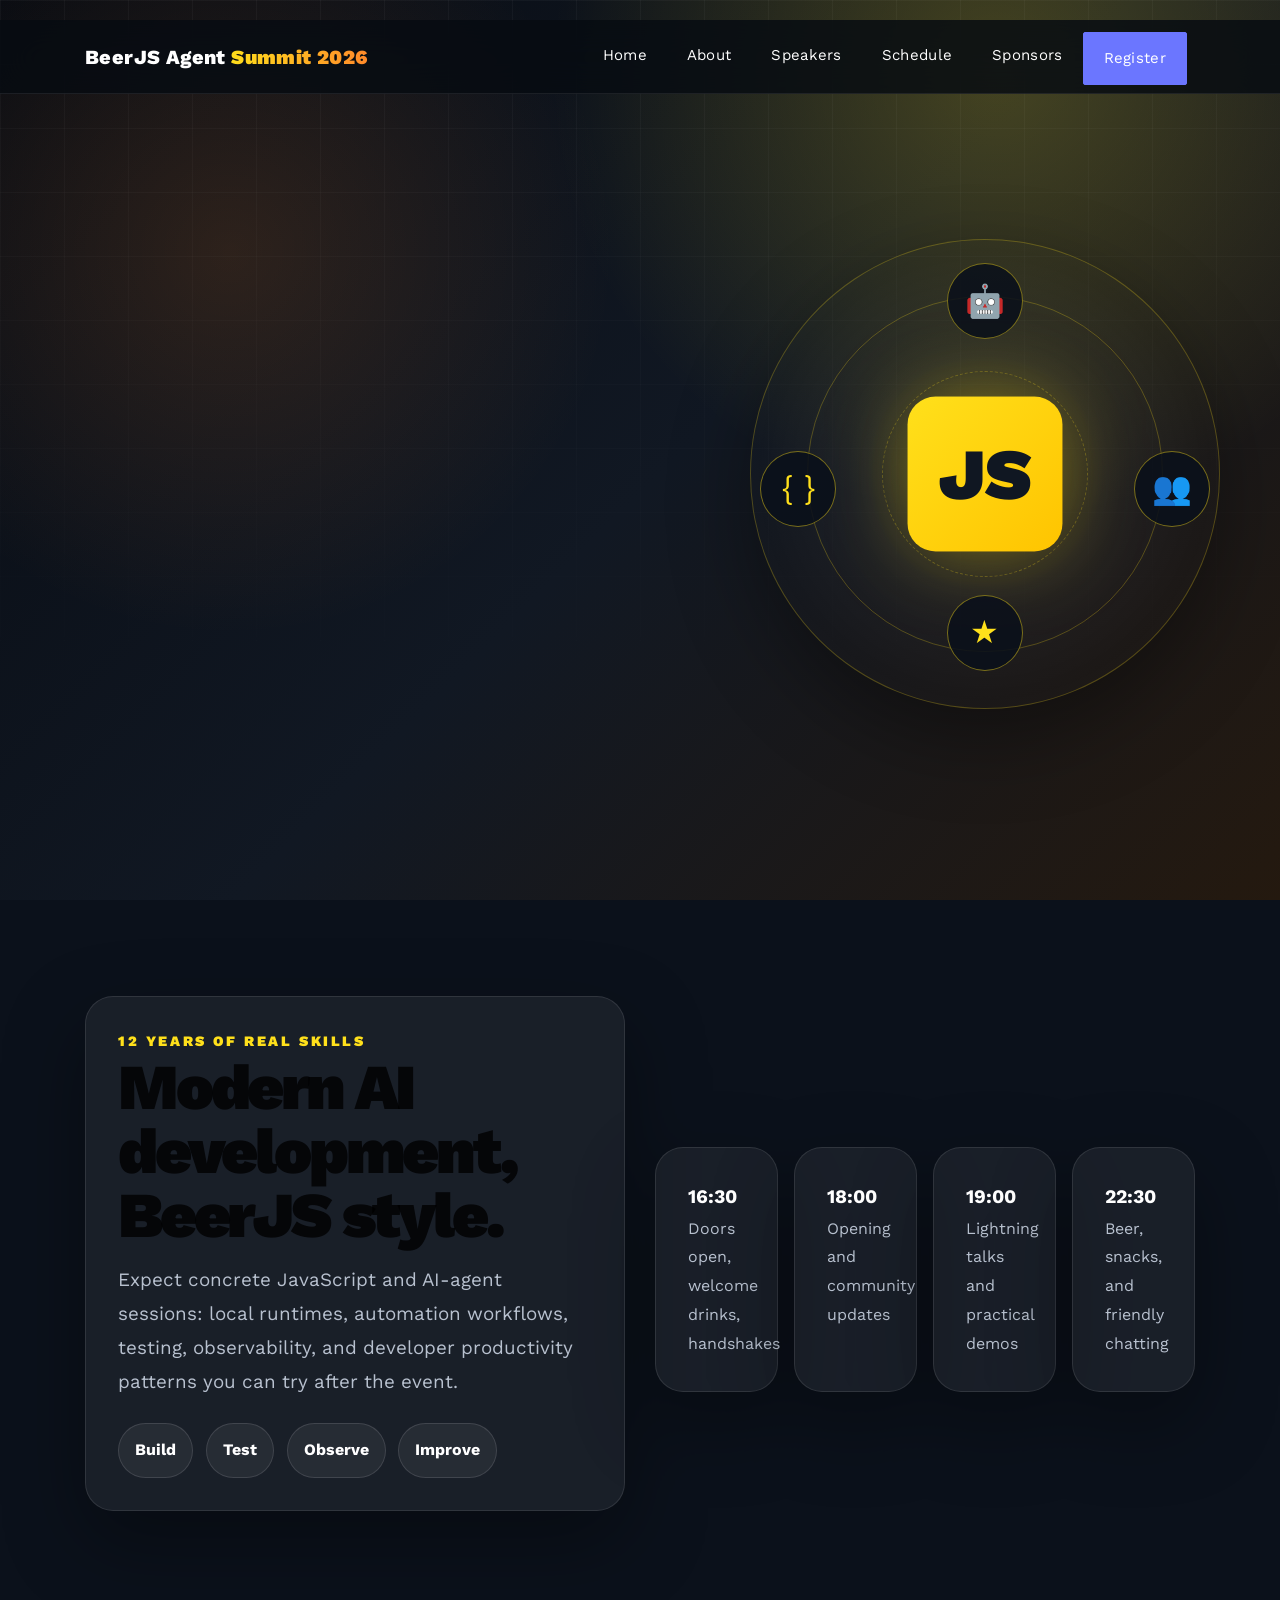
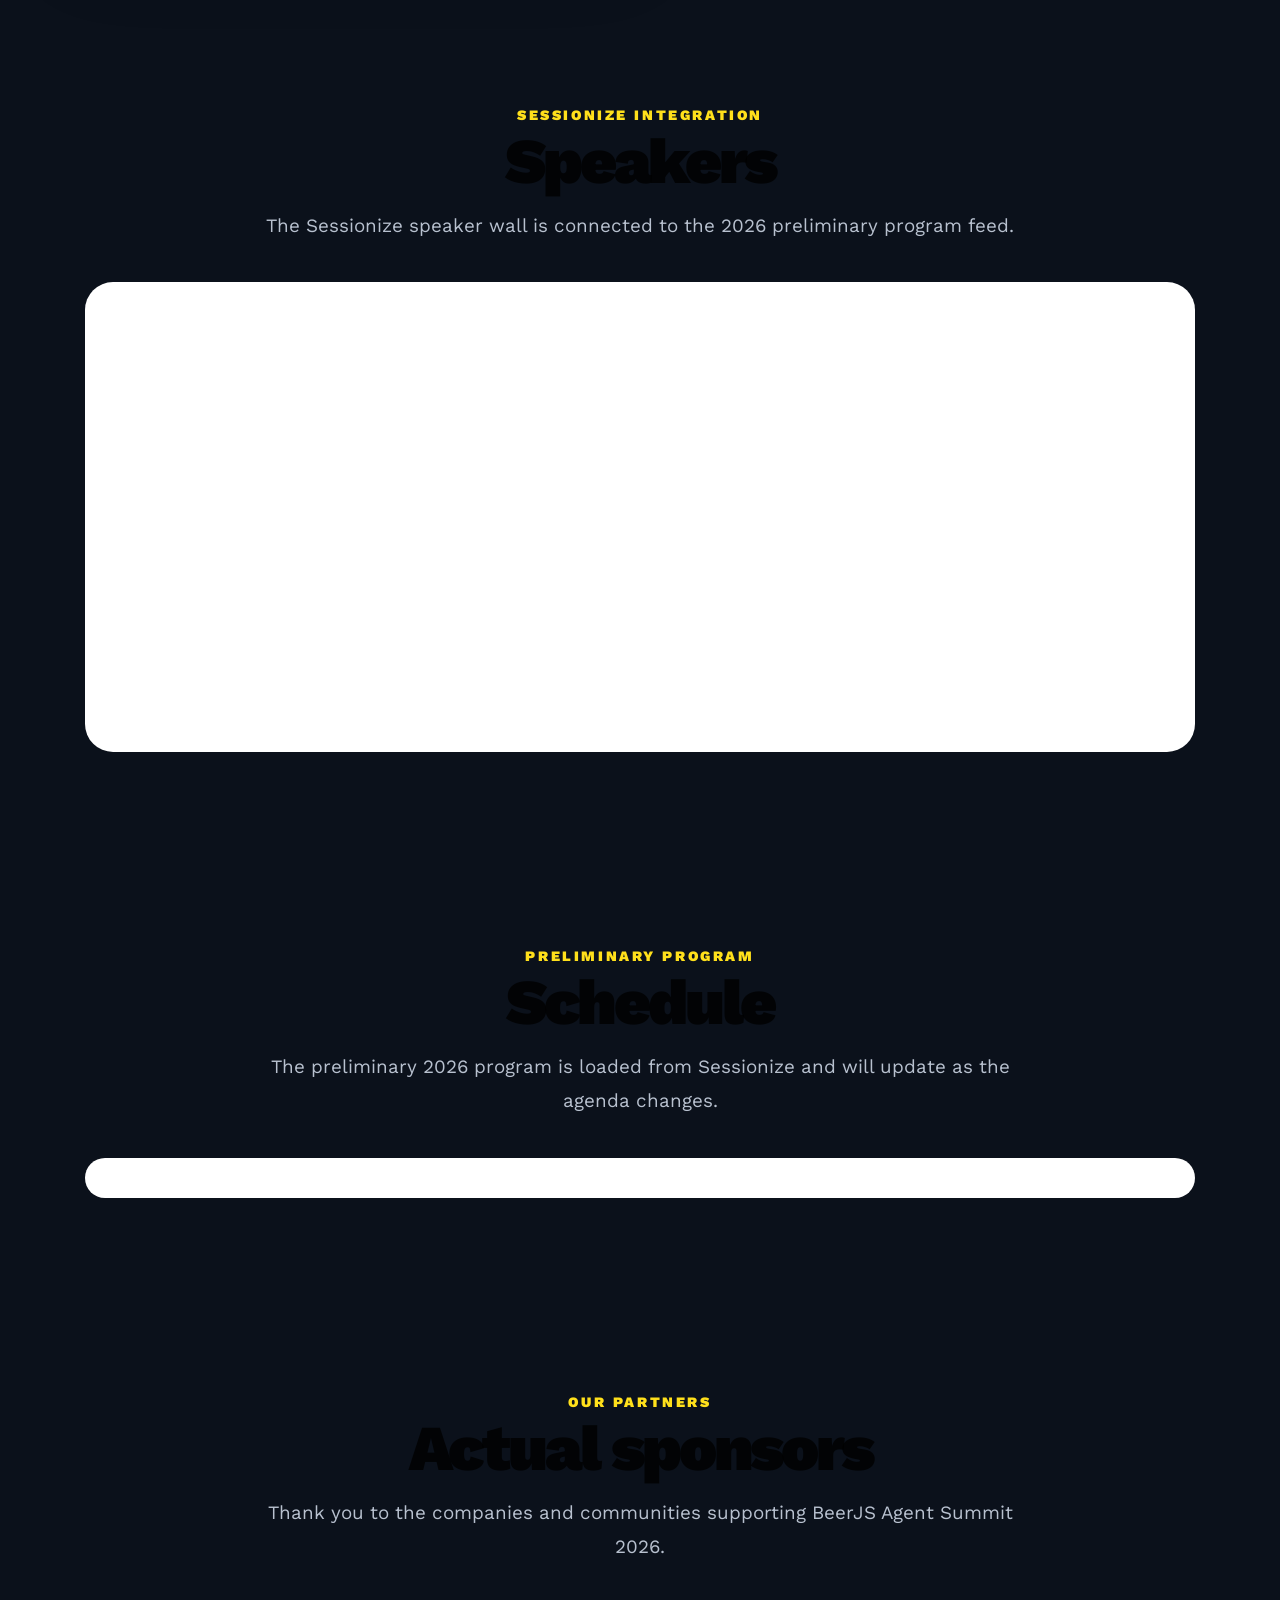
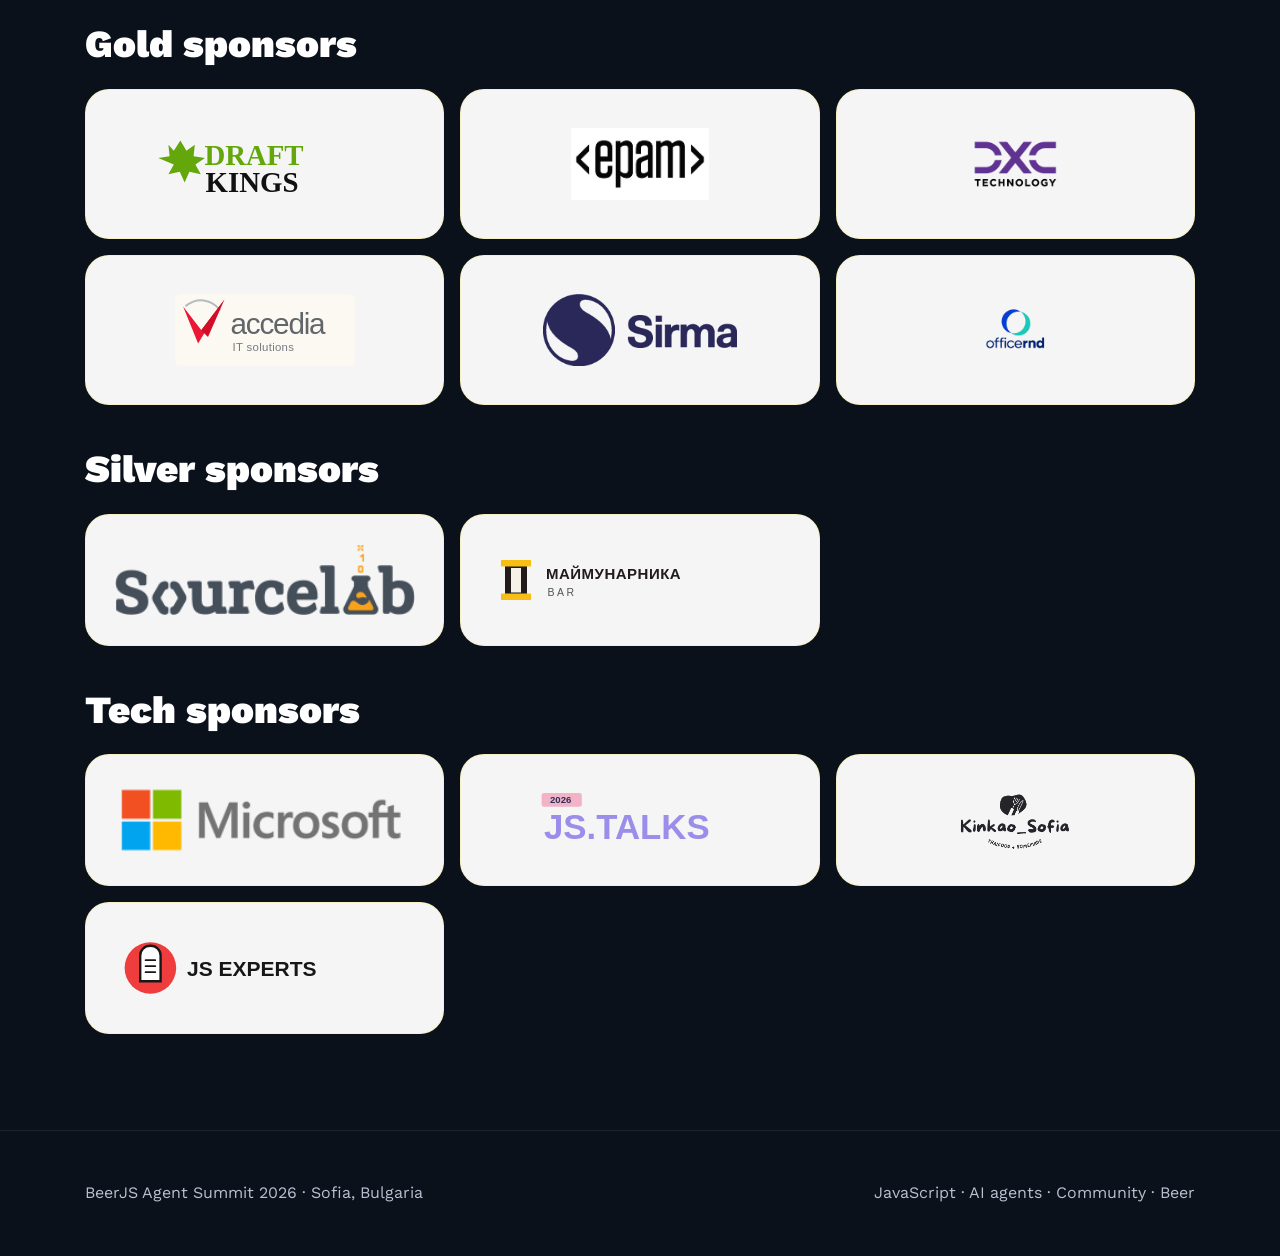
==== index.html @ 10b78b0b "Guarantee complete sponsor logo display" ====
<!DOCTYPE html>
<html lang="en">

<head>
	<title>BeerJS Agent Summit 2026</title>
	<meta charset="utf-8">
	<meta name="viewport" content="width=device-width, initial-scale=1, shrink-to-fit=no">
	<meta name="description" content="BeerJS Agent Summit 2026 — JavaScript, AI agents, local runtimes, demos, community, and beer in Sofia.">

	<link href="https://fonts.googleapis.com/css?family=Work+Sans:300,400,500,600,700,800,900" rel="stylesheet">
	<link rel="stylesheet" href="css/open-iconic-bootstrap.min.css">
	<link rel="stylesheet" href="css/animate.css">
	<link rel="stylesheet" href="css/owl.carousel.min.css">
	<link rel="stylesheet" href="css/owl.theme.default.min.css">
	<link rel="stylesheet" href="css/magnific-popup.css">
	<link rel="stylesheet" href="css/aos.css">
	<link rel="stylesheet" href="css/ionicons.min.css">
	<link rel="stylesheet" href="css/bootstrap-datepicker.css">
	<link rel="stylesheet" href="css/flaticon.css">
	<link rel="stylesheet" href="css/icomoon.css">
	<link rel="stylesheet" href="css/style.css">
	<link rel="stylesheet" href="css/agent-summit.css">
</head>

<body class="agent-summit">
	<nav class="navbar navbar-expand-lg navbar-dark ftco_navbar bg-dark ftco-navbar-light" id="ftco-navbar">
		<div class="container">
			<a class="navbar-brand" href="index.html">BeerJS Agent<span> Summit 2026</span></a>
			<button class="navbar-toggler" type="button" data-toggle="collapse" data-target="#ftco-nav" aria-controls="ftco-nav" aria-expanded="false" aria-label="Toggle navigation">
				<span class="oi oi-menu"></span> Menu
			</button>
			<div class="collapse navbar-collapse" id="ftco-nav">
				<ul class="navbar-nav ml-auto">
					<li class="nav-item active"><a href="#home" class="nav-link">Home</a></li>
					<li class="nav-item"><a href="#about" class="nav-link">About</a></li>
					<li class="nav-item"><a href="#speakers" class="nav-link">Speakers</a></li>
					<li class="nav-item"><a href="#schedule" class="nav-link">Schedule</a></li>
					<li class="nav-item"><a href="#sponsors" class="nav-link">Sponsors</a></li>
					<li class="nav-item cta mr-md-2"><a href="https://beer-js-summit-2026.eventbrite.com" target="_blank" rel="noopener" class="nav-link">Register</a></li>
				</ul>
			</div>
		</div>
	</nav>

	<header class="hero-agent js-fullheight" id="home">
		<div class="container">
			<div class="row align-items-center">
				<div class="col-lg-7 ftco-animate">
					<div class="eyebrow">Global Developer Community</div>
					<h1 class="hero-title"><span class="hero-title-main">BeerJS Agent</span><br><span class="gradient-text">Summit 2026</span></h1>
					<p class="hero-copy">JavaScript meets AI agents in a practical evening of local demos, real engineering stories, community conversations, and beer.</p>
					<div class="hero-meta">
						<div class="meta-pill">22 July 2026 · 4:30 PM</div>
						<div class="meta-pill">Maymunarnika, Borisova Gradina</div>
						<div class="meta-pill">Sofia, Bulgaria</div>
					</div>
					<div class="hero-actions">
						<a class="btn btn-agent" href="https://beer-js-summit-2026.eventbrite.com" target="_blank" rel="noopener">Register for the 2026 edition</a>
						<a class="btn btn-agent-outline" href="#schedule">View the preliminary program</a>
					</div>
					<div id="timer" class="timer d-flex flex-wrap mb-3">
						<div class="time" id="days"></div>
						<div class="time" id="hours"></div>
						<div class="time" id="minutes"></div>
						<div class="time" id="seconds"></div>
					</div>
				</div>
				<div class="col-lg-5">
					<div class="hero-visual" aria-label="JavaScript and AI agents illustration">
						<div class="orbit-card">
							<div class="js-badge">JS</div>
							<div class="orbit-icon">🤖</div>
							<div class="orbit-icon">👥</div>
							<div class="orbit-icon">★</div>
							<div class="orbit-icon">{ }</div>
						</div>
					</div>
				</div>
			</div>
		</div>
	</header>

	<main>
		<section class="section-agent" id="about">
			<div class="container">
				<div class="row align-items-center">
					<div class="col-lg-6 mb-4 mb-lg-0">
						<div class="agent-card">
							<div class="eyebrow">12 years of real skills</div>
							<h2 class="section-title">Modern AI development, BeerJS style.</h2>
							<p class="section-lead">Expect concrete JavaScript and AI-agent sessions: local runtimes, automation workflows, testing, observability, and developer productivity patterns you can try after the event.</p>
							<div class="feature-strip">
								<span class="feature-pill">Build</span>
								<span class="feature-pill">Test</span>
								<span class="feature-pill">Observe</span>
								<span class="feature-pill">Improve</span>
							</div>
						</div>
					</div>
					<div class="col-lg-6">
						<div class="info-grid">
							<div class="agent-card info-card"><strong>16:30</strong><span>Doors open, welcome drinks, handshakes</span></div>
							<div class="agent-card info-card"><strong>18:00</strong><span>Opening and community updates</span></div>
							<div class="agent-card info-card"><strong>19:00</strong><span>Lightning talks and practical demos</span></div>
							<div class="agent-card info-card"><strong>22:30</strong><span>Beer, snacks, and friendly chatting</span></div>
						</div>
					</div>
				</div>
			</div>
		</section>

		<section class="section-agent" id="speakers">
			<div class="container">
				<div class="row justify-content-center mb-4">
					<div class="col-lg-9 text-center">
						<div class="eyebrow">Sessionize integration</div>
						<h2 class="section-title">Speakers</h2>
						<p class="section-lead mx-auto">The Sessionize speaker wall is connected to the 2026 preliminary program feed.</p>
					</div>
				</div>
				<div class="sessionize-panel">
					<iframe src="speakers.html?v=2026" class="sessionize-frame" title="BeerJS speakers from Sessionize"></iframe>
				</div>
			</div>
		</section>

		<section class="section-agent" id="schedule">
			<div class="container">
				<div class="row justify-content-center mb-4">
					<div class="col-lg-9 text-center">
						<div class="eyebrow">Preliminary program</div>
						<h2 class="section-title">Schedule</h2>
						<p class="section-lead mx-auto">The preliminary 2026 program is loaded from Sessionize and will update as the agenda changes.</p>
					</div>
				</div>
				<div class="sessionize-panel">
					<script type="text/javascript" src="https://sessionize.com/api/v2/3sf8n0yt/view/GridSmart"></script>
				</div>
			</div>
		</section>

		<section class="section-agent" id="sponsors">
			<div class="container">
				<div class="row justify-content-center mb-4">
					<div class="col-lg-9 text-center">
						<div class="eyebrow">Our partners</div>
						<h2 class="section-title">Actual sponsors</h2>
						<p class="section-lead mx-auto">Thank you to the companies and communities supporting BeerJS Agent Summit 2026.</p>
					</div>
				</div>

				<div class="sponsor-tier">
					<h3 class="tier-title">Gold sponsors</h3>
					<div class="sponsor-grid">
						<a class="sponsor-card gold" href="https://www.draftkings.com/" target="_blank" rel="noopener"><img src="images/sponsors/draftkings.svg" alt="DraftKings"></a>
						<a class="sponsor-card gold" href="https://www.epam.com/" target="_blank" rel="noopener"><img src="images/sponsors/EPAM_Logo.jpg" alt="EPAM"></a>
						<a class="sponsor-card gold" href="https://dxc.com/" target="_blank" rel="noopener"><img src="images/sponsors/DXC_Logo.png" alt="DXC"></a>
						<a class="sponsor-card gold" href="https://accedia.com/" target="_blank" rel="noopener"><img src="images/sponsors/accedia.svg" alt="Accedia"></a>
						<a class="sponsor-card gold" href="https://sirma.com/" target="_blank" rel="noopener"><img src="images/sponsors/sirma.png" alt="Sirma"></a>
						<a class="sponsor-card gold" href="https://www.officernd.com/" target="_blank" rel="noopener"><img src="images/sponsors/Officernd_Logo.png" alt="OfficeRnD"></a>
					</div>
				</div>

				<div class="sponsor-tier">
					<h3 class="tier-title">Silver sponsors</h3>
					<div class="sponsor-grid">
						<a class="sponsor-card" href="https://sourcelab.bg/" target="_blank" rel="noopener"><img src="images/sponsors/sourcelab.png" alt="SourceLab"></a>
						<a class="sponsor-card" href="https://www.facebook.com/maimunarnika/" target="_blank" rel="noopener"><img src="images/sponsors/maymunarnika.svg" alt="Maymunarnika Bar"></a>
					</div>
				</div>

				<div class="sponsor-tier">
					<h3 class="tier-title">Tech sponsors</h3>
					<div class="sponsor-grid">
						<a class="sponsor-card" href="https://www.microsoft.com/" target="_blank" rel="noopener"><img src="images/sponsors/microsoft.png" alt="Microsoft"></a>
						<a class="sponsor-card" href="https://jstalks.net/" target="_blank" rel="noopener"><img src="images/sponsors/js-talks.svg" alt="JS.Talks"></a>
						<a class="sponsor-card" href="https://www.instagram.com/kinkao_sofia/" target="_blank" rel="noopener"><img src="images/sponsors/kinkao-logo-horizontal.png" alt="Kinkao Sofia"></a>
						<a class="sponsor-card" href="https://www.jsexperts.net/" target="_blank" rel="noopener"><img src="images/sponsors/js-experts.svg" alt="JS Experts"></a>
					</div>
				</div>
			</div>
		</section>
	</main>

	<footer class="footer-agent">
		<div class="container d-flex flex-wrap justify-content-between align-items-center">
			<p class="mb-2 mb-md-0">BeerJS Agent Summit 2026 · Sofia, Bulgaria</p>
			<p class="mb-0">JavaScript · AI agents · Community · Beer</p>
		</div>
	</footer>

	<div id="ftco-loader" class="show fullscreen"><svg class="circular" width="48px" height="48px"><circle class="path-bg" cx="24" cy="24" r="22" fill="none" stroke-width="4" stroke="#eeeeee" /><circle class="path" cx="24" cy="24" r="22" fill="none" stroke-width="4" stroke-miterlimit="10" stroke="#F96D00" /></svg></div>

	<script type="module">
		import { initFullHeight, initLoader, initNavigation, initDropdowns, initCarousels, initScrollAnimations, initTimer } from './js/main.js';
		initFullHeight();
		initLoader();
		initNavigation();
		initDropdowns();
		initCarousels();
		initTimer();
		initScrollAnimations();
	</script>
</body>

</html>
---- css/agent-summit.css ----
:root {
  --agent-bg: #0b111b;
  --agent-bg-2: #121722;
  --agent-card: rgba(255, 255, 255, 0.06);
  --agent-border: rgba(255, 213, 32, 0.2);
  --agent-text: #f8fafc;
  --agent-muted: #b8c1cf;
  --agent-yellow: #ffe01b;
  --agent-orange: #ff8a2a;
  --agent-shadow: 0 30px 80px rgba(0, 0, 0, 0.35);
}

html { scroll-behavior: smooth; }
body.agent-summit {
  font-family: 'Work Sans', Arial, sans-serif;
  background: var(--agent-bg);
  color: var(--agent-text);
}
body.agent-summit::before {
  content: '';
  position: fixed;
  inset: 0;
  z-index: -2;
  background:
    radial-gradient(circle at 78% 8%, rgba(255, 224, 27, 0.22), transparent 28rem),
    radial-gradient(circle at 18% 28%, rgba(255, 138, 42, 0.14), transparent 24rem),
    linear-gradient(135deg, #070b12 0%, #111823 52%, #24190f 100%);
}
.agent-summit .navbar { backdrop-filter: blur(18px); background: rgba(7, 11, 18, 0.82) !important; border-bottom: 1px solid rgba(255,255,255,0.08); }
.agent-summit .navbar-brand, .agent-summit .nav-link { color: #fff !important; font-weight: 800; letter-spacing: .02em; }
.agent-summit .navbar-brand span, .accent, .gradient-text { background: linear-gradient(90deg, var(--agent-yellow), var(--agent-orange)); -webkit-background-clip: text; background-clip: text; color: transparent; }
.agent-summit .nav-link:hover { color: var(--agent-yellow) !important; }
.agent-summit .nav-item.cta .nav-link { border: 1px solid rgba(255, 224, 27, .6); border-radius: 999px; padding: .75rem 1.25rem !important; background: linear-gradient(90deg, rgba(255,224,27,.18), rgba(255,138,42,.15)); }

.hero-agent { min-height: 100vh; display: flex; align-items: center; padding: 8rem 0 5rem; position: relative; overflow: hidden; }
.hero-agent::after { content: ''; position: absolute; inset: 0; z-index: -1; background-image: linear-gradient(rgba(255,255,255,.035) 1px, transparent 1px), linear-gradient(90deg, rgba(255,255,255,.035) 1px, transparent 1px); background-size: 64px 64px; mask-image: linear-gradient(to bottom, #000, transparent 85%); }
.eyebrow { color: var(--agent-yellow); font-weight: 900; letter-spacing: .18em; text-transform: uppercase; font-size: .9rem; }
.hero-title { color: var(--agent-text) !important; font-size: clamp(3.2rem, 9vw, 7.6rem); line-height: .94; letter-spacing: -.06em; font-weight: 900; margin: 1rem 0; text-shadow: 0 18px 48px rgba(0, 0, 0, .35); }
.hero-title-main { color: #fff !important; -webkit-text-fill-color: #fff; text-shadow: 0 18px 48px rgba(0, 0, 0, .42); }
.hero-copy { max-width: 680px; color: var(--agent-muted); font-size: clamp(1.1rem, 2vw, 1.45rem); line-height: 1.55; }
.hero-actions { display: flex; flex-wrap: wrap; gap: 1rem; margin: 2rem 0; }
.btn-agent { color: #09111b; background: linear-gradient(90deg, var(--agent-yellow), var(--agent-orange)); border-radius: 16px; padding: 1rem 1.35rem; font-weight: 900; box-shadow: 0 14px 35px rgba(255, 174, 20, .2); }
.btn-agent:hover { color: #09111b; transform: translateY(-2px); }
.btn-agent-outline { color: #fff; border: 1px solid rgba(255, 224, 27, .45); border-radius: 16px; padding: 1rem 1.35rem; font-weight: 800; background: rgba(255,255,255,.04); }
.btn-agent-outline:hover { color: var(--agent-yellow); }
.hero-meta, .feature-strip { display: flex; flex-wrap: wrap; gap: .8rem; margin-top: 1.5rem; }
.meta-pill, .feature-pill { border: 1px solid rgba(255,255,255,.12); background: rgba(255,255,255,.06); color: #fff; border-radius: 999px; padding: .75rem 1rem; font-weight: 700; }
.hero-visual { position: relative; min-height: 520px; display: grid; place-items: center; }
.orbit-card { width: min(470px, 92vw); aspect-ratio: 1; border-radius: 50%; border: 1px solid rgba(255,224,27,.25); background: radial-gradient(circle, rgba(255,224,27,.15), rgba(255,255,255,.04) 36%, transparent 70%); box-shadow: var(--agent-shadow); position: relative; animation: pulse 5s ease-in-out infinite; }
.orbit-card::before, .orbit-card::after { content:''; position:absolute; inset: 12%; border: 1px solid rgba(255,224,27,.25); border-radius:50%; }
.orbit-card::after { inset: 28%; border-style: dashed; }
.js-badge { position: absolute; inset: 50% auto auto 50%; transform: translate(-50%, -50%); width: 155px; height: 155px; border-radius: 28px; display:grid; place-items:center; font-size: 4.5rem; font-weight: 900; color:#101722; background: linear-gradient(135deg, var(--agent-yellow), #ffc400); box-shadow: 0 0 80px rgba(255,224,27,.35); }
.orbit-icon { position:absolute; width:76px; height:76px; border-radius:50%; display:grid; place-items:center; color:var(--agent-yellow); border:1px solid rgba(255,224,27,.45); background:rgba(11,17,27,.88); font-size:2rem; }
.orbit-icon:nth-child(2){ top: 5%; left: 50%; transform: translateX(-50%); } .orbit-icon:nth-child(3){ right: 2%; top: 45%; } .orbit-icon:nth-child(4){ bottom: 8%; left: 50%; transform: translateX(-50%); } .orbit-icon:nth-child(5){ left: 2%; top: 45%; }
@keyframes pulse { 50% { transform: scale(1.025); } }

.section-agent { padding: 6rem 0; position: relative; }
.section-title { font-size: clamp(2.3rem, 5vw, 4.4rem); line-height: 1; font-weight: 900; letter-spacing: -.05em; margin-bottom: 1rem; }
.section-lead { color: var(--agent-muted); font-size: 1.18rem; max-width: 780px; }
.agent-card { background: var(--agent-card); border: 1px solid rgba(255,255,255,.1); border-radius: 28px; padding: 2rem; box-shadow: var(--agent-shadow); height: 100%; }
.info-grid { display:grid; grid-template-columns: repeat(4, minmax(0, 1fr)); gap: 1rem; margin-top: 2rem; }
.info-card strong { color: #fff; display:block; font-size: 1.2rem; } .info-card span { color: var(--agent-muted); }
.timer .time { min-width: 112px; padding: 1rem; border-radius: 22px; border: 1px solid var(--agent-border); background: rgba(255,224,27,.08); color: #fff !important; font-size: 2rem; font-weight: 900; text-align: center; }
.timer .time span { display:block; color: rgba(248,250,252,.82) !important; font-size:.78rem; letter-spacing:.1em; text-transform:uppercase; margin-top:.25rem; }
.sessionize-frame { width: 100%; border: 0; min-height: 420px; border-radius: 24px; background: #fff; }
.sessionize-panel { background: #fff; color: #111; border-radius: 28px; padding: 1.25rem; overflow:hidden; }
.sponsor-tier { margin-top: 2.2rem; }
.tier-title { color:#fff; font-weight:900; font-size: clamp(1.6rem, 3vw, 2.6rem); margin-bottom:1rem; }
.sponsor-grid { display:grid; grid-template-columns: repeat(3, minmax(0, 1fr)); gap: 1rem; }
.sponsor-card { min-height: 132px; border-radius: 24px; background: rgba(255,255,255,.96); display:flex; align-items:center; justify-content:center; padding: 1.5rem; border:1px solid rgba(255,224,27,.22); transition: transform .2s ease, box-shadow .2s ease; color: #111; text-align:center; font-weight:900; font-size:1.35rem; }
.sponsor-card:hover { transform: translateY(-4px); box-shadow: 0 18px 50px rgba(255, 224, 27, .12); }
.sponsor-card img { display: block; flex: 0 1 auto; width: min(100%, 300px); min-width: 0; height: 72px; max-height: 72px; object-fit: contain; object-position: center; }
.sponsor-card.gold { min-height: 150px; } .sponsor-card.text-logo { letter-spacing: -.03em; }
.footer-agent { padding: 3rem 0; color: var(--agent-muted); border-top: 1px solid rgba(255,255,255,.08); }
@media (max-width: 991.98px) { .hero-visual { min-height: 360px; margin-top:2rem; } .info-grid, .sponsor-grid { grid-template-columns: repeat(2, minmax(0,1fr)); } }
@media (max-width: 575.98px) { .hero-agent { padding-top: 7rem; } .info-grid, .sponsor-grid { grid-template-columns: 1fr; } .timer { gap:.6rem; } .timer .time { min-width: calc(50% - .6rem); } .orbit-icon { width:58px; height:58px; } .js-badge { width:120px; height:120px; font-size:3.3rem; } }
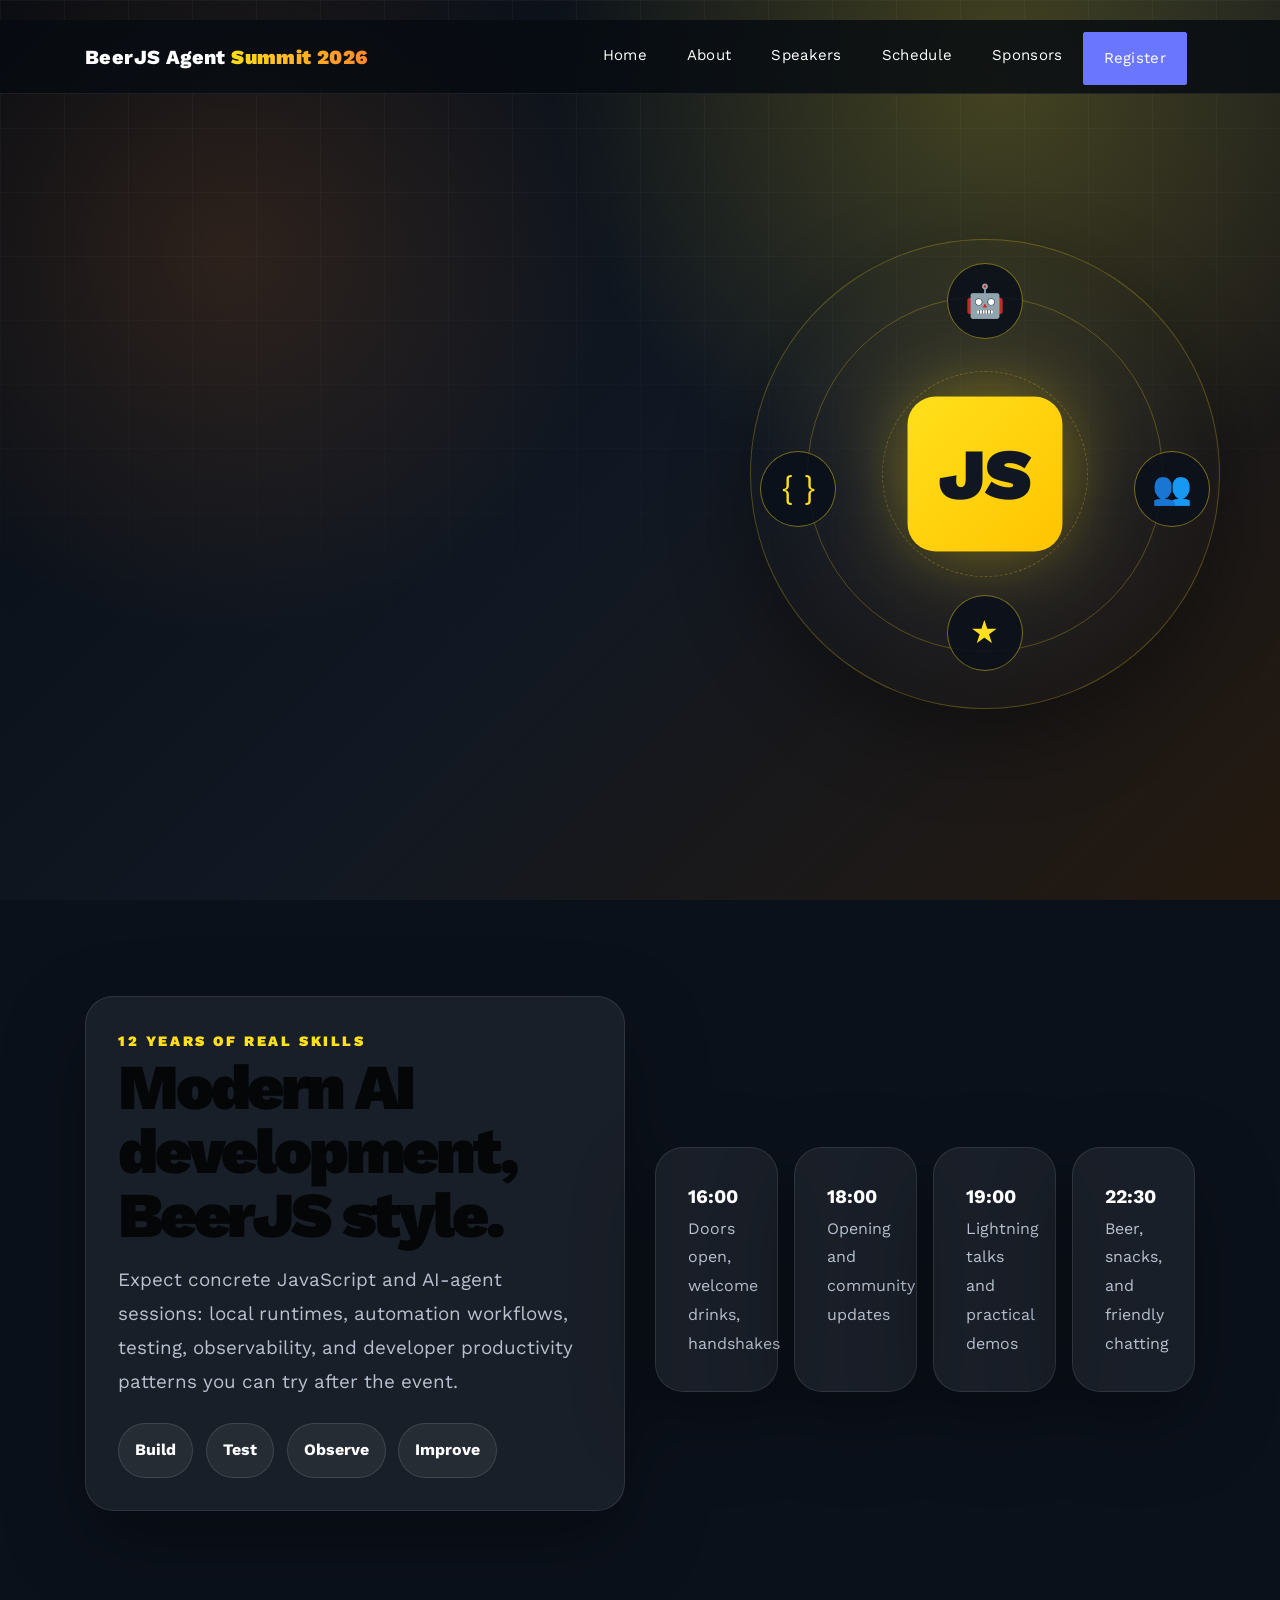
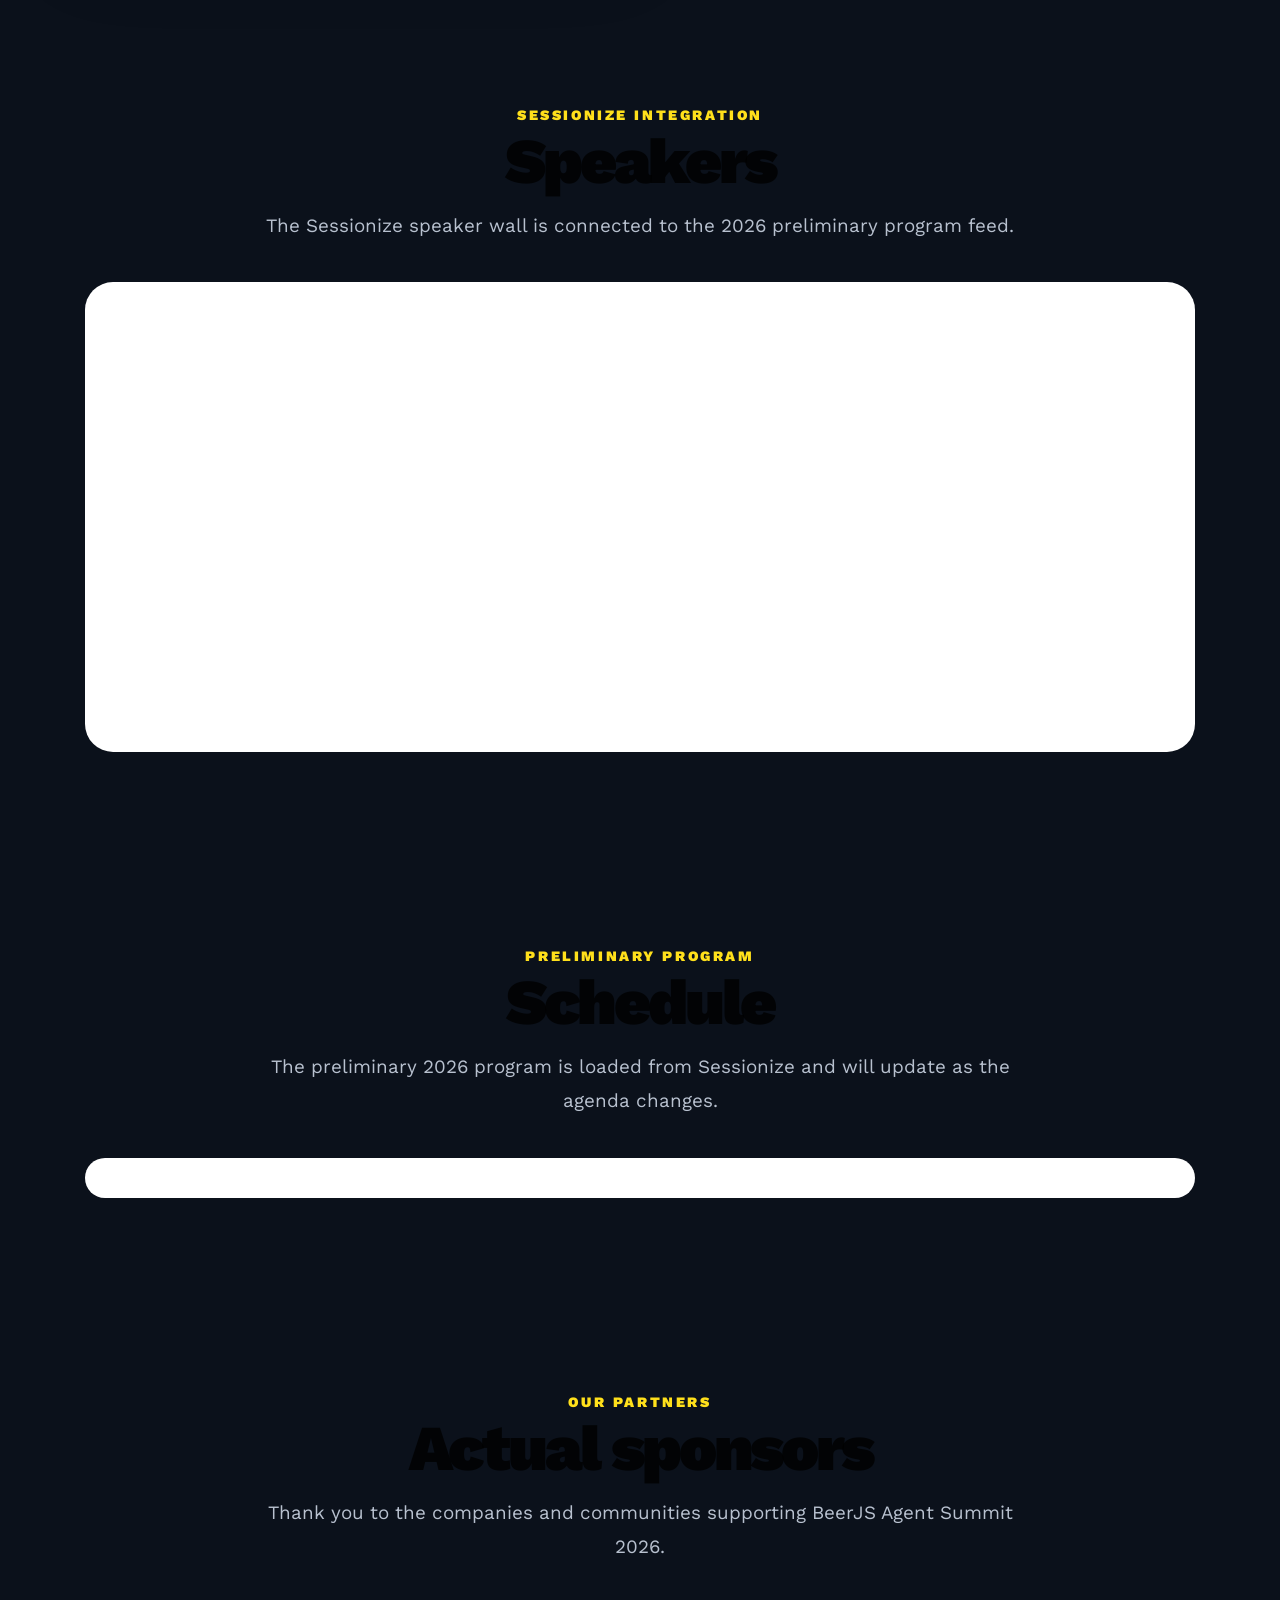
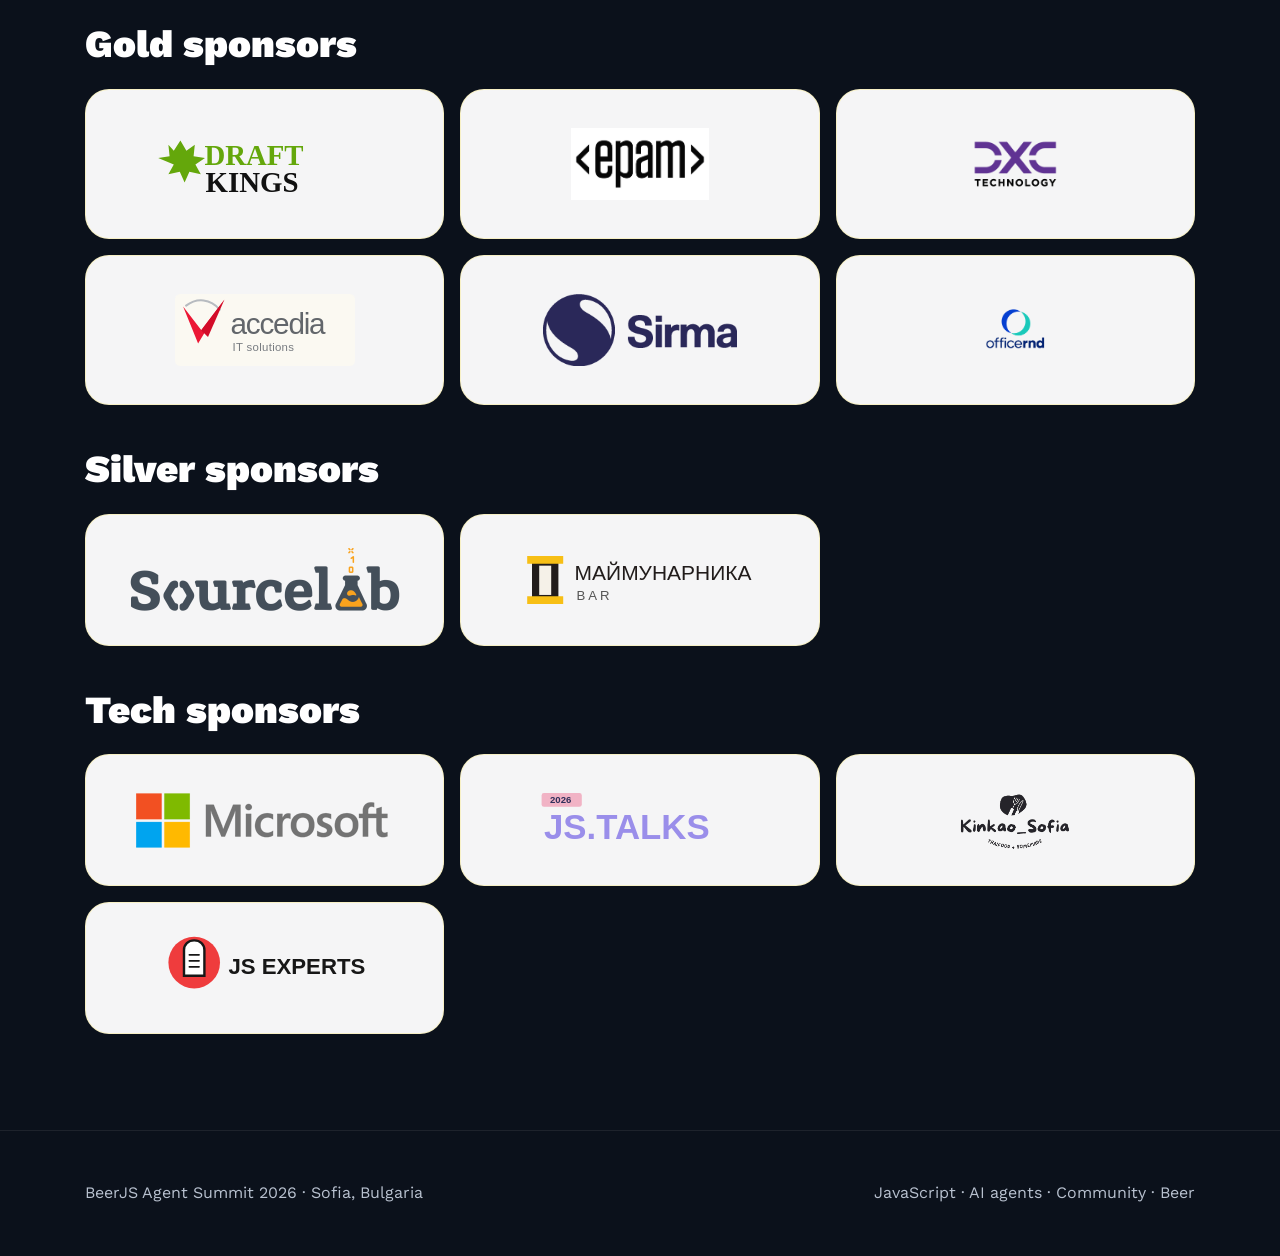
==== commit 645dfa4f: "Merge branch 'beerjs-2026-dev' into codex/update-website-for-beerjs-agent-summit-2026-vovnzr" ====
--- a/index.html
+++ b/index.html
@@ -50,7 +50,7 @@
 					<h1 class="hero-title"><span class="hero-title-main">BeerJS Agent</span><br><span class="gradient-text">Summit 2026</span></h1>
 					<p class="hero-copy">JavaScript meets AI agents in a practical evening of local demos, real engineering stories, community conversations, and beer.</p>
 					<div class="hero-meta">
-						<div class="meta-pill">22 July 2026 · 4:30 PM</div>
+						<div class="meta-pill">22 July 2026 · 4:00 PM</div>
 						<div class="meta-pill">Maymunarnika, Borisova Gradina</div>
 						<div class="meta-pill">Sofia, Bulgaria</div>
 					</div>
@@ -99,7 +99,7 @@
 					</div>
 					<div class="col-lg-6">
 						<div class="info-grid">
-							<div class="agent-card info-card"><strong>16:30</strong><span>Doors open, welcome drinks, handshakes</span></div>
+							<div class="agent-card info-card"><strong>16:00</strong><span>Doors open, welcome drinks, handshakes</span></div>
 							<div class="agent-card info-card"><strong>18:00</strong><span>Opening and community updates</span></div>
 							<div class="agent-card info-card"><strong>19:00</strong><span>Lightning talks and practical demos</span></div>
 							<div class="agent-card info-card"><strong>22:30</strong><span>Beer, snacks, and friendly chatting</span></div>
--- a/css/agent-summit.css
+++ b/css/agent-summit.css
@@ -69,7 +69,7 @@
 .sponsor-grid { display:grid; grid-template-columns: repeat(3, minmax(0, 1fr)); gap: 1rem; }
 .sponsor-card { min-height: 132px; border-radius: 24px; background: rgba(255,255,255,.96); display:flex; align-items:center; justify-content:center; padding: 1.5rem; border:1px solid rgba(255,224,27,.22); transition: transform .2s ease, box-shadow .2s ease; color: #111; text-align:center; font-weight:900; font-size:1.35rem; }
 .sponsor-card:hover { transform: translateY(-4px); box-shadow: 0 18px 50px rgba(255, 224, 27, .12); }
-.sponsor-card img { display: block; flex: 0 1 auto; width: min(100%, 300px); min-width: 0; height: 72px; max-height: 72px; object-fit: contain; object-position: center; }
+.sponsor-card img { max-height: 72px; max-width: 100%; object-fit: contain; }
 .sponsor-card.gold { min-height: 150px; } .sponsor-card.text-logo { letter-spacing: -.03em; }
 .footer-agent { padding: 3rem 0; color: var(--agent-muted); border-top: 1px solid rgba(255,255,255,.08); }
 @media (max-width: 991.98px) { .hero-visual { min-height: 360px; margin-top:2rem; } .info-grid, .sponsor-grid { grid-template-columns: repeat(2, minmax(0,1fr)); } }
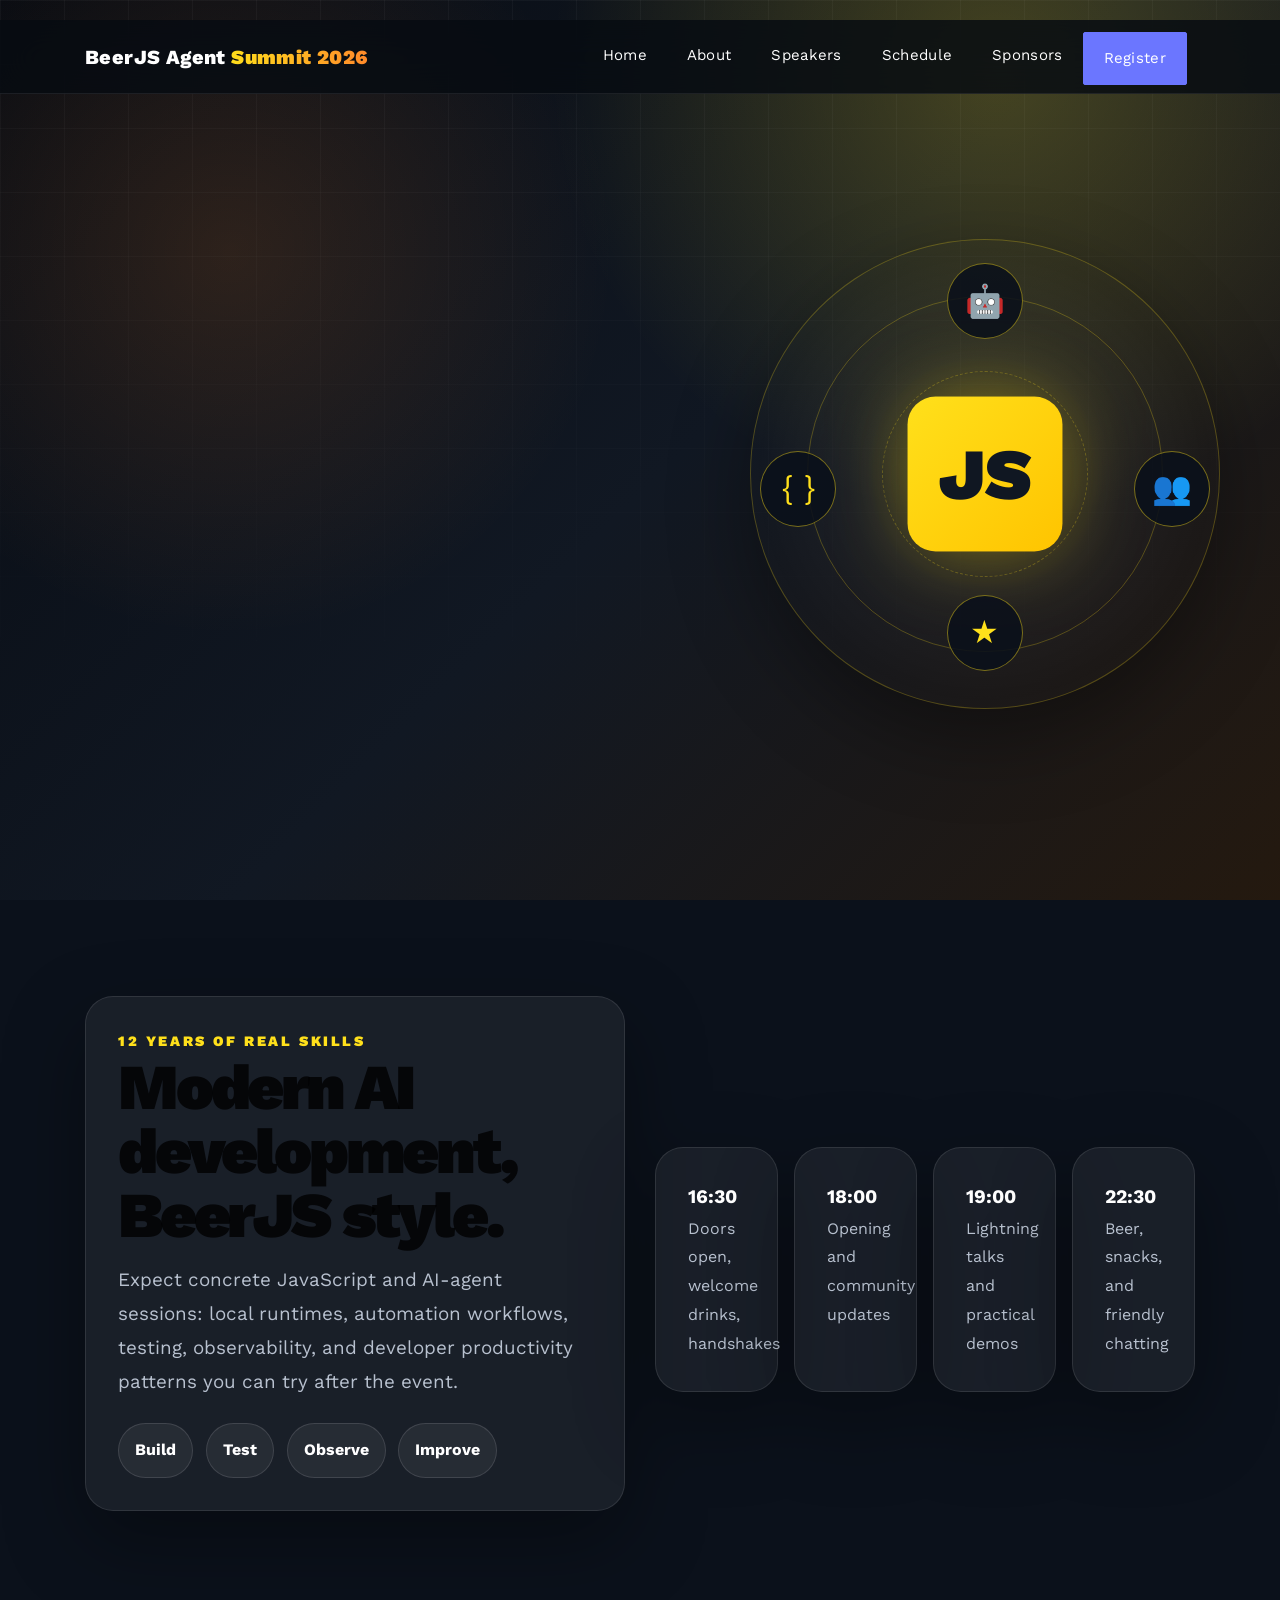
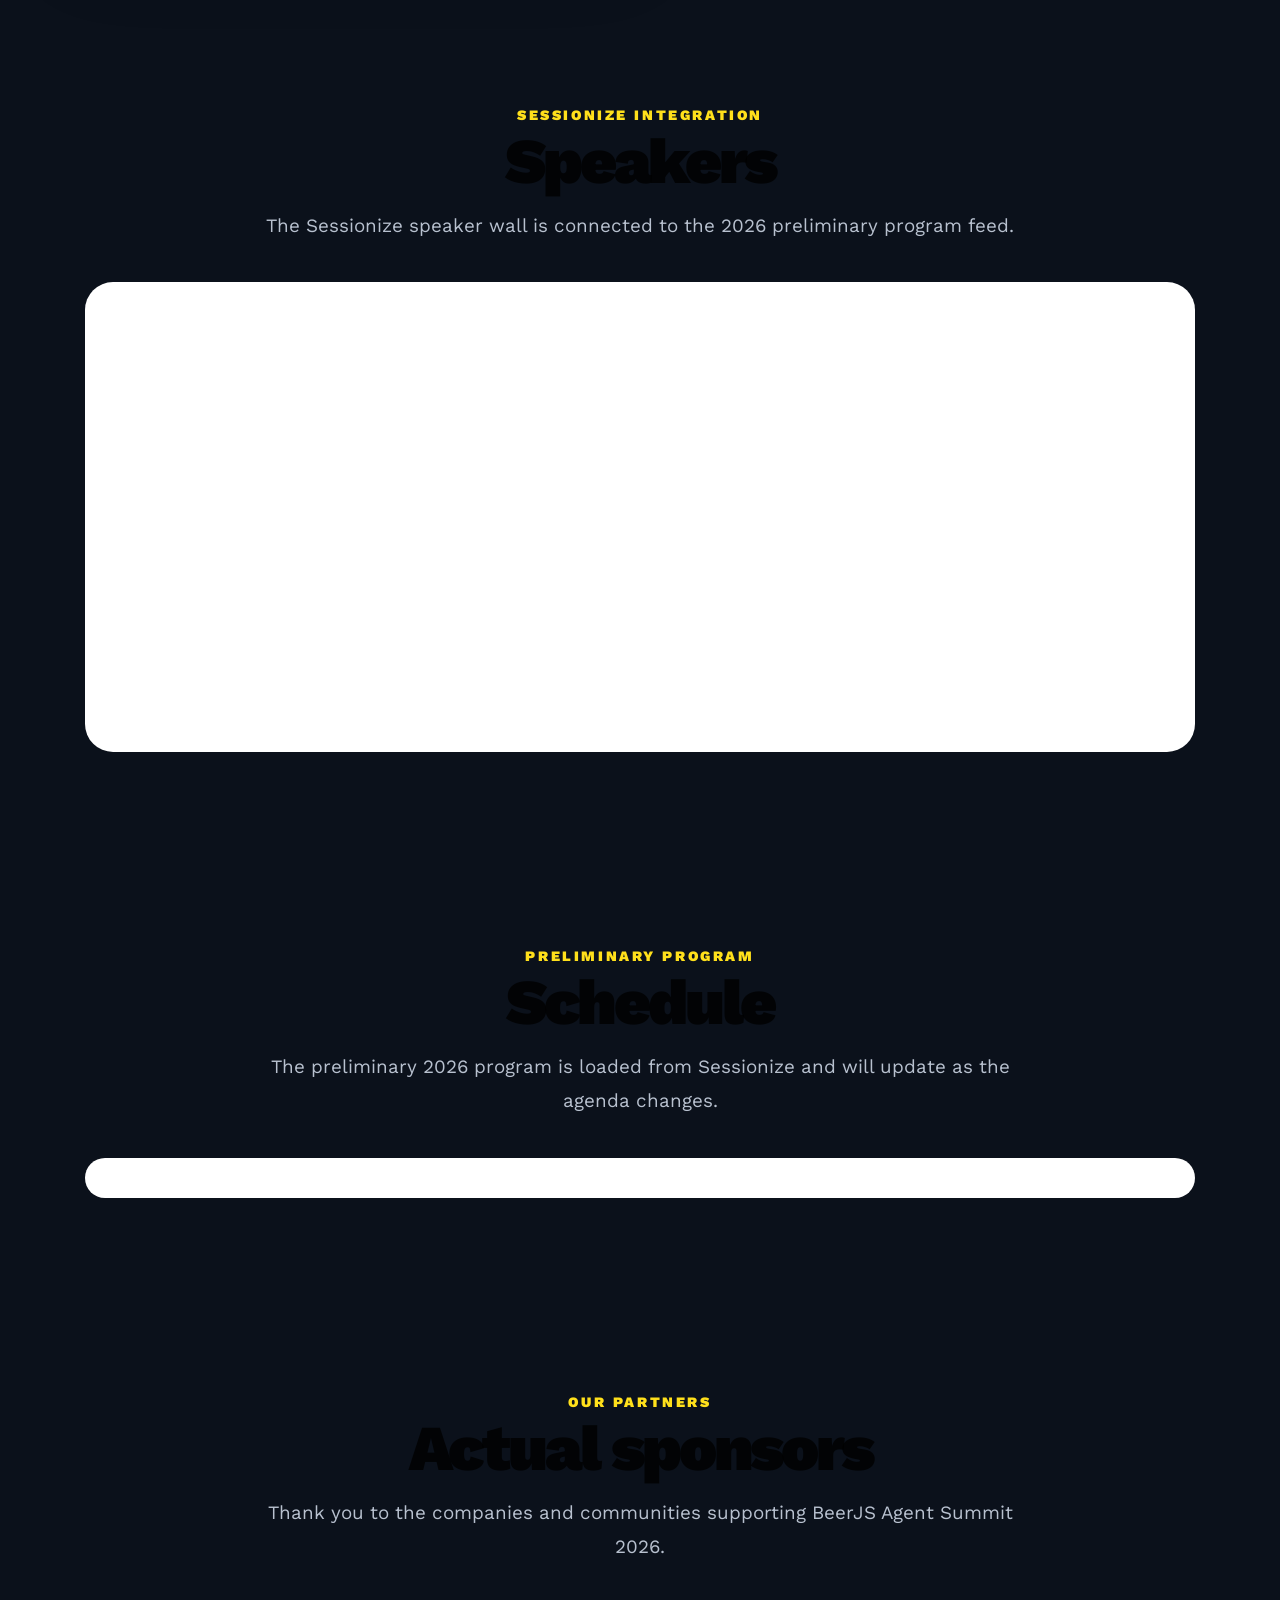
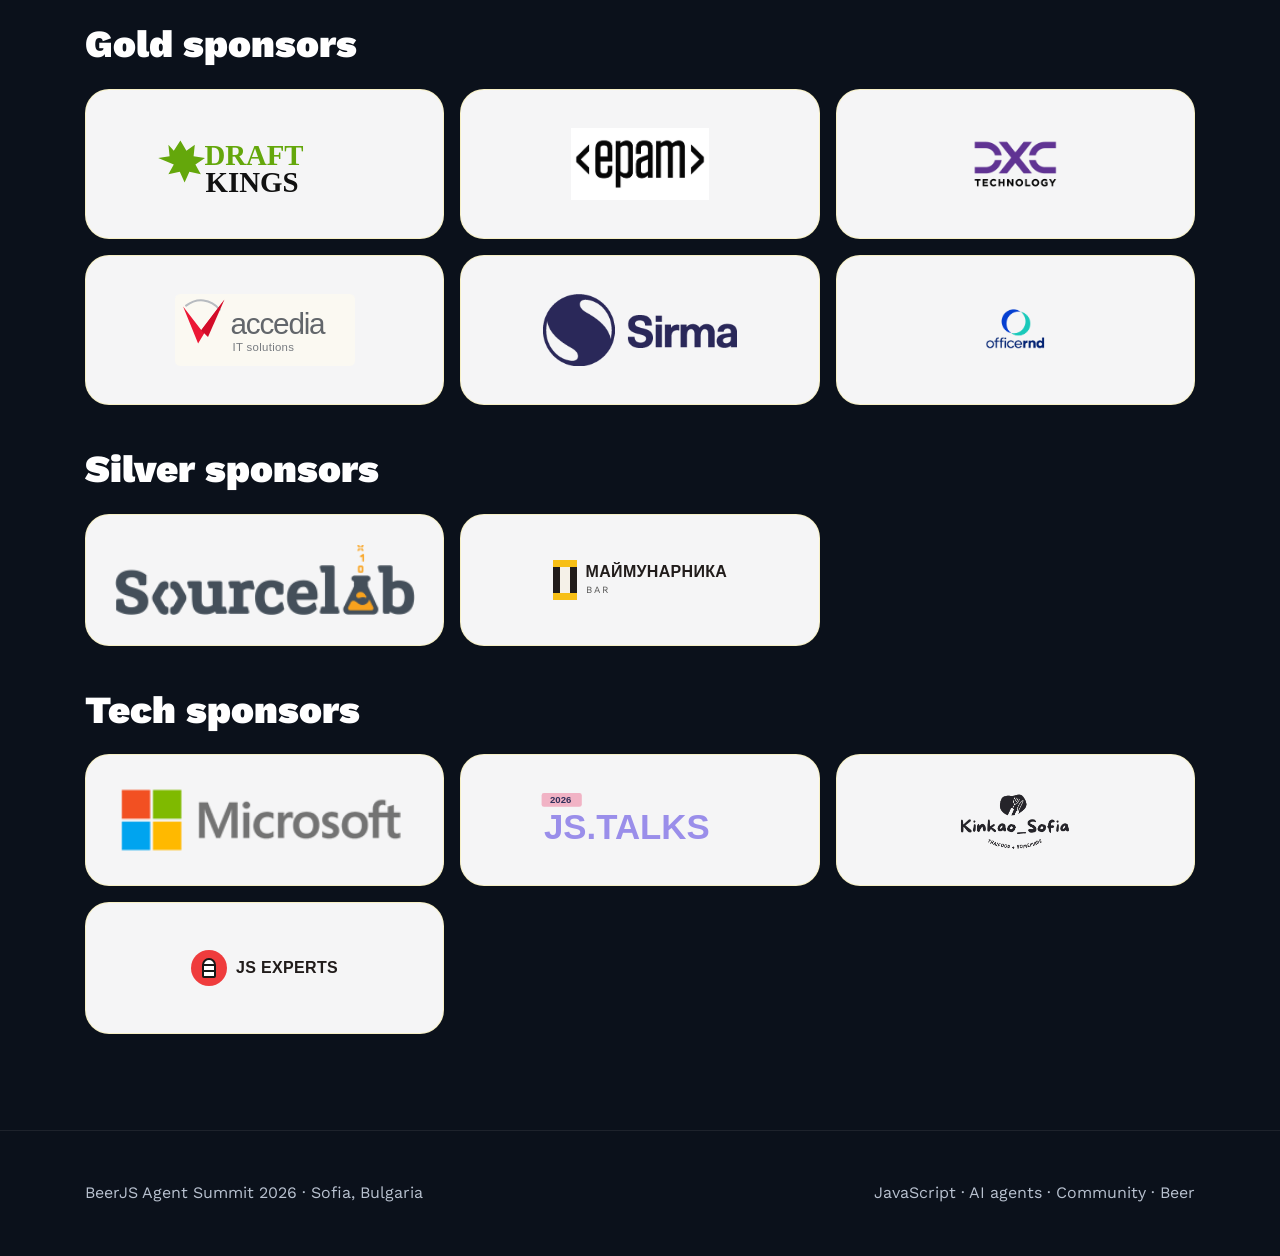
==== commit 6048176b: "Render complete sponsor wordmarks" ====
--- a/index.html
+++ b/index.html
@@ -50,7 +50,7 @@
 					<h1 class="hero-title"><span class="hero-title-main">BeerJS Agent</span><br><span class="gradient-text">Summit 2026</span></h1>
 					<p class="hero-copy">JavaScript meets AI agents in a practical evening of local demos, real engineering stories, community conversations, and beer.</p>
 					<div class="hero-meta">
-						<div class="meta-pill">22 July 2026 · 4:00 PM</div>
+						<div class="meta-pill">22 July 2026 · 4:30 PM</div>
 						<div class="meta-pill">Maymunarnika, Borisova Gradina</div>
 						<div class="meta-pill">Sofia, Bulgaria</div>
 					</div>
@@ -99,7 +99,7 @@
 					</div>
 					<div class="col-lg-6">
 						<div class="info-grid">
-							<div class="agent-card info-card"><strong>16:00</strong><span>Doors open, welcome drinks, handshakes</span></div>
+							<div class="agent-card info-card"><strong>16:30</strong><span>Doors open, welcome drinks, handshakes</span></div>
 							<div class="agent-card info-card"><strong>18:00</strong><span>Opening and community updates</span></div>
 							<div class="agent-card info-card"><strong>19:00</strong><span>Lightning talks and practical demos</span></div>
 							<div class="agent-card info-card"><strong>22:30</strong><span>Beer, snacks, and friendly chatting</span></div>
@@ -165,7 +165,10 @@
 					<h3 class="tier-title">Silver sponsors</h3>
 					<div class="sponsor-grid">
 						<a class="sponsor-card" href="https://sourcelab.bg/" target="_blank" rel="noopener"><img src="images/sponsors/sourcelab.png" alt="SourceLab"></a>
-						<a class="sponsor-card" href="https://www.facebook.com/maimunarnika/" target="_blank" rel="noopener"><img src="images/sponsors/maymunarnika.svg" alt="Maymunarnika Bar"></a>
+						<a class="sponsor-card sponsor-wordmark sponsor-maymunarnika" href="https://www.facebook.com/maimunarnika/" target="_blank" rel="noopener" aria-label="Maymunarnika Bar">
+							<span class="venue-mark" aria-hidden="true"></span>
+							<span class="sponsor-wordmark-copy"><span class="sponsor-wordmark-label">МАЙМУНАРНИКА</span><small>BAR</small></span>
+						</a>
 					</div>
 				</div>
 
@@ -175,7 +178,10 @@
 						<a class="sponsor-card" href="https://www.microsoft.com/" target="_blank" rel="noopener"><img src="images/sponsors/microsoft.png" alt="Microsoft"></a>
 						<a class="sponsor-card" href="https://jstalks.net/" target="_blank" rel="noopener"><img src="images/sponsors/js-talks.svg" alt="JS.Talks"></a>
 						<a class="sponsor-card" href="https://www.instagram.com/kinkao_sofia/" target="_blank" rel="noopener"><img src="images/sponsors/kinkao-logo-horizontal.png" alt="Kinkao Sofia"></a>
-						<a class="sponsor-card" href="https://www.jsexperts.net/" target="_blank" rel="noopener"><img src="images/sponsors/js-experts.svg" alt="JS Experts"></a>
+						<a class="sponsor-card sponsor-wordmark sponsor-js-experts" href="https://www.jsexperts.net/" target="_blank" rel="noopener" aria-label="JS Experts">
+							<span class="experts-mark" aria-hidden="true"><span></span></span>
+							<span class="sponsor-wordmark-label">JS EXPERTS</span>
+						</a>
 					</div>
 				</div>
 			</div>
--- a/css/agent-summit.css
+++ b/css/agent-summit.css
@@ -69,8 +69,15 @@
 .sponsor-grid { display:grid; grid-template-columns: repeat(3, minmax(0, 1fr)); gap: 1rem; }
 .sponsor-card { min-height: 132px; border-radius: 24px; background: rgba(255,255,255,.96); display:flex; align-items:center; justify-content:center; padding: 1.5rem; border:1px solid rgba(255,224,27,.22); transition: transform .2s ease, box-shadow .2s ease; color: #111; text-align:center; font-weight:900; font-size:1.35rem; }
 .sponsor-card:hover { transform: translateY(-4px); box-shadow: 0 18px 50px rgba(255, 224, 27, .12); }
-.sponsor-card img { max-height: 72px; max-width: 100%; object-fit: contain; }
+.sponsor-card img { display: block; flex: 0 1 auto; width: min(100%, 300px); min-width: 0; height: 72px; max-height: 72px; object-fit: contain; object-position: center; }
 .sponsor-card.gold { min-height: 150px; } .sponsor-card.text-logo { letter-spacing: -.03em; }
+.sponsor-card.sponsor-wordmark { gap: .55rem; padding: 1rem; min-width: 0; overflow: hidden; }
+.sponsor-wordmark-copy { min-width: 0; text-align: left; }
+.sponsor-wordmark-label { display: block; color: #211c1b; font-family: Arial, Helvetica, sans-serif; font-size: clamp(.72rem, 1.25vw, 1rem); font-weight: 900; letter-spacing: .02em; line-height: 1; white-space: nowrap; }
+.sponsor-wordmark-copy small { display: block; margin-top: .3rem; color: #555; font-size: .6rem; letter-spacing: .25em; line-height: 1; }
+.venue-mark { box-sizing: border-box; display: block; flex: 0 0 24px; width: 24px; height: 40px; border-top: 7px solid #f7bf15; border-bottom: 7px solid #f7bf15; background: linear-gradient(90deg, #211c1b 0 28%, #f5f1e8 28% 72%, #211c1b 72%); }
+.experts-mark { display: grid; flex: 0 0 36px; width: 36px; height: 36px; place-items: center; border-radius: 50%; background: #ef3c3d; }
+.experts-mark span { display: block; width: 14px; height: 20px; border: 2px solid #171717; border-radius: 7px 7px 2px 2px; background: repeating-linear-gradient(to bottom, #fff 0 4px, #171717 4px 6px); }
 .footer-agent { padding: 3rem 0; color: var(--agent-muted); border-top: 1px solid rgba(255,255,255,.08); }
 @media (max-width: 991.98px) { .hero-visual { min-height: 360px; margin-top:2rem; } .info-grid, .sponsor-grid { grid-template-columns: repeat(2, minmax(0,1fr)); } }
 @media (max-width: 575.98px) { .hero-agent { padding-top: 7rem; } .info-grid, .sponsor-grid { grid-template-columns: 1fr; } .timer { gap:.6rem; } .timer .time { min-width: calc(50% - .6rem); } .orbit-icon { width:58px; height:58px; } .js-badge { width:120px; height:120px; font-size:3.3rem; } }
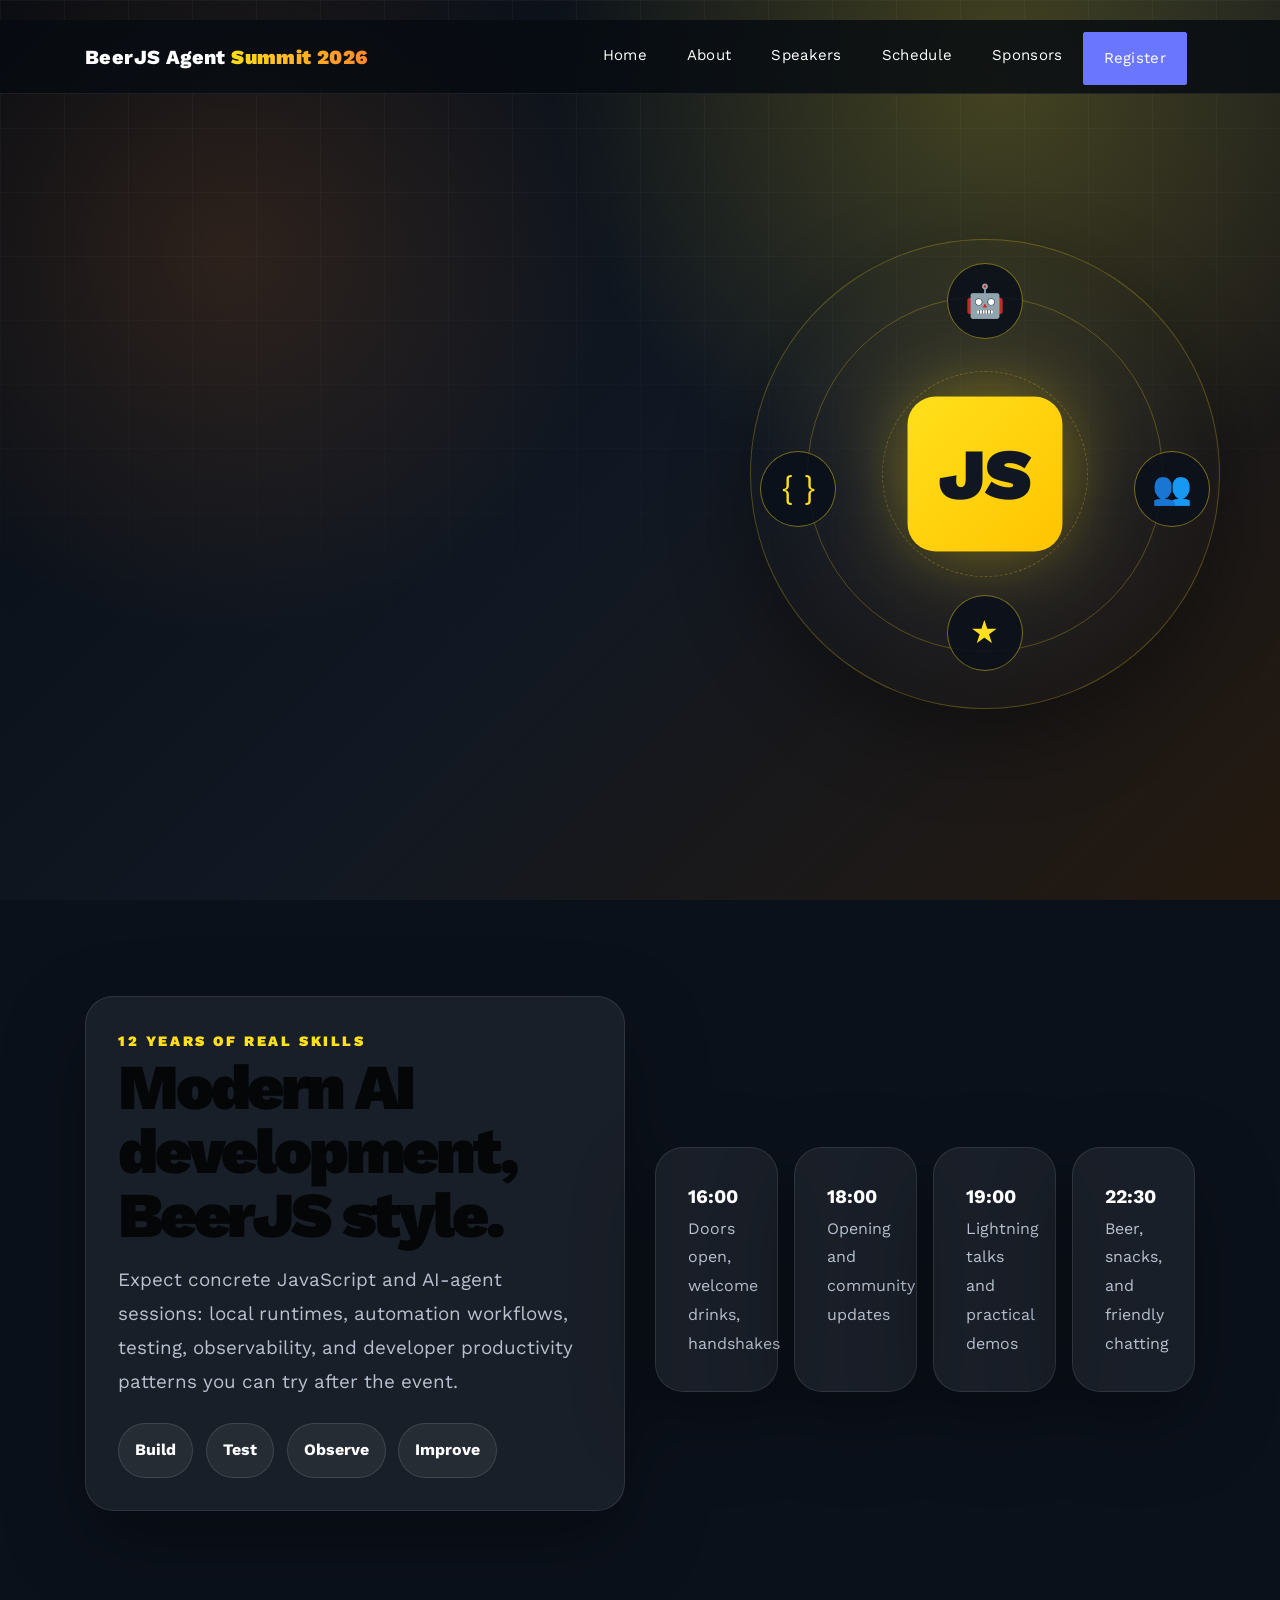
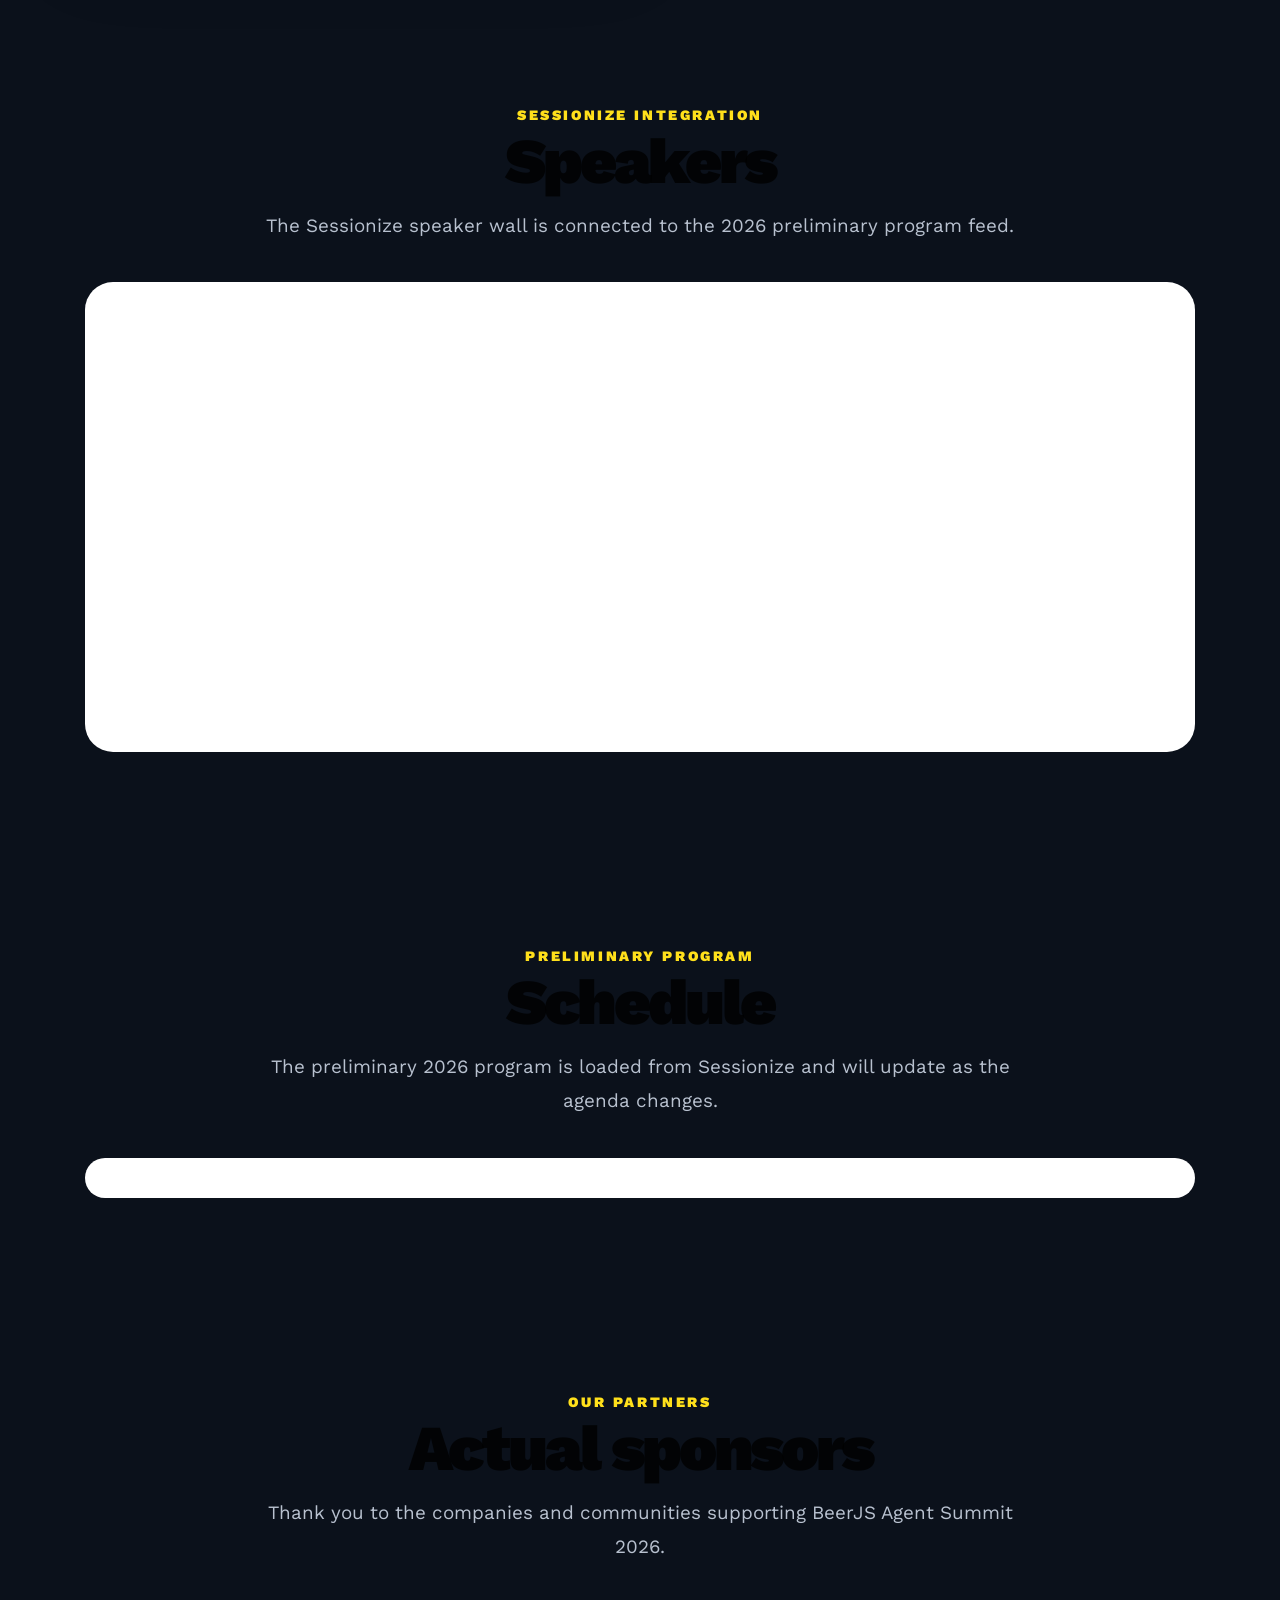
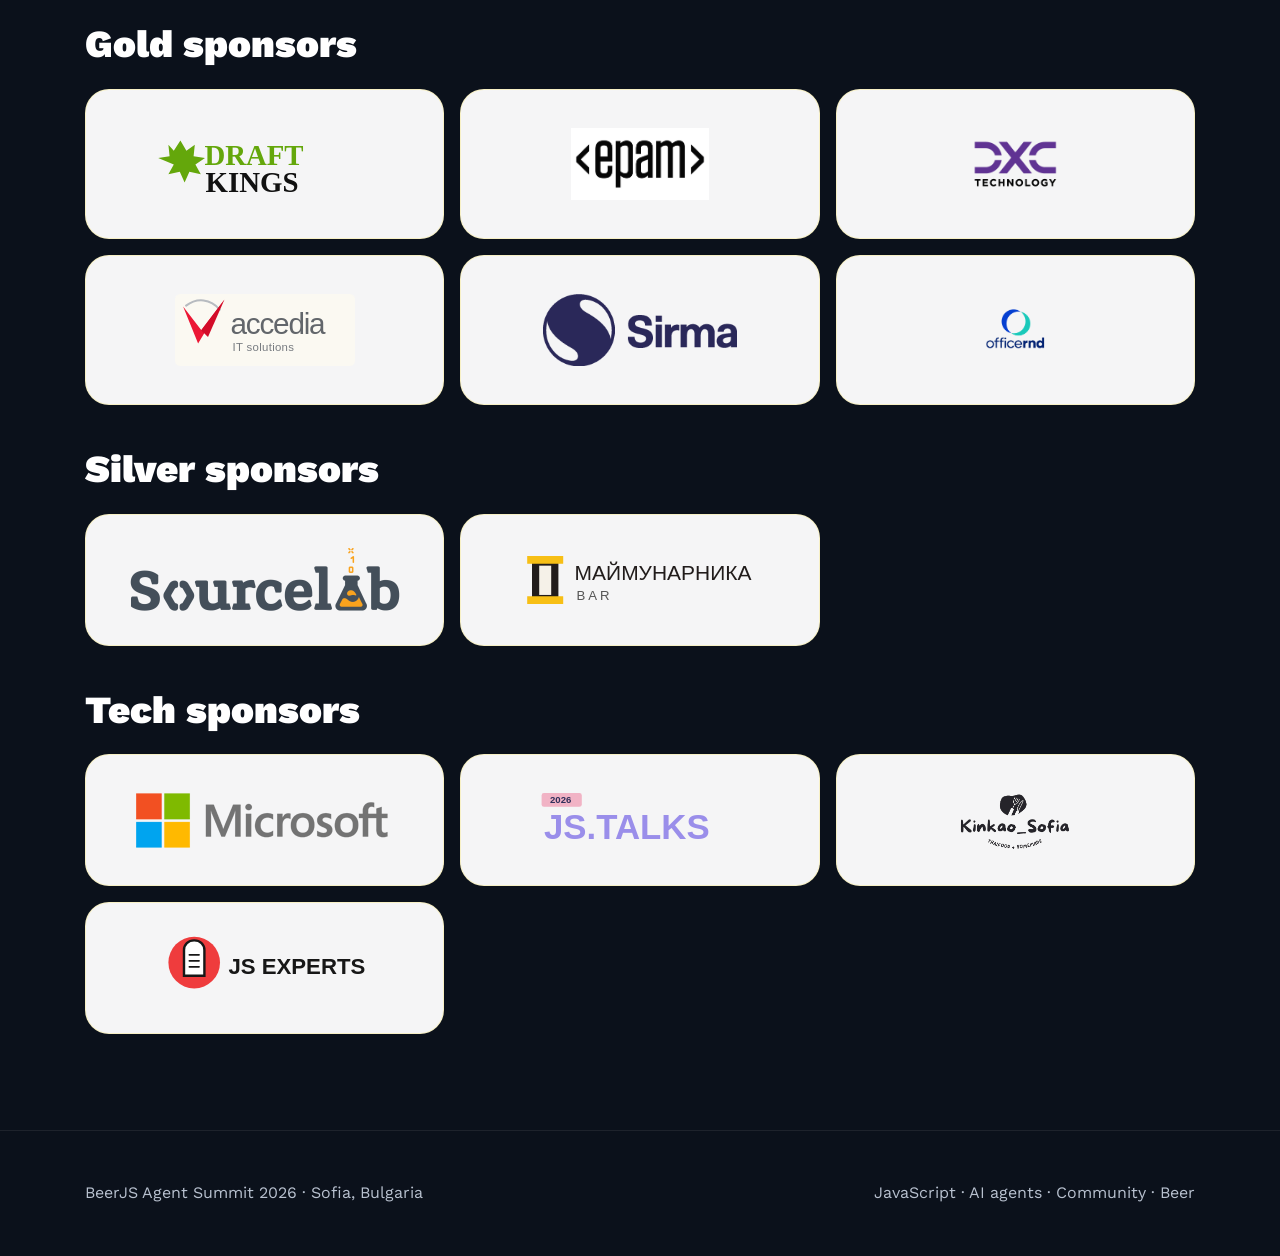
==== commit d480d7a2: "Merge branch 'beerjs-2026-dev' into codex/update-website-for-beerjs-agent-summit-2026-kbn28i" ====
--- a/index.html
+++ b/index.html
@@ -50,7 +50,7 @@
 					<h1 class="hero-title"><span class="hero-title-main">BeerJS Agent</span><br><span class="gradient-text">Summit 2026</span></h1>
 					<p class="hero-copy">JavaScript meets AI agents in a practical evening of local demos, real engineering stories, community conversations, and beer.</p>
 					<div class="hero-meta">
-						<div class="meta-pill">22 July 2026 · 4:30 PM</div>
+						<div class="meta-pill">22 July 2026 · 4:00 PM</div>
 						<div class="meta-pill">Maymunarnika, Borisova Gradina</div>
 						<div class="meta-pill">Sofia, Bulgaria</div>
 					</div>
@@ -99,7 +99,7 @@
 					</div>
 					<div class="col-lg-6">
 						<div class="info-grid">
-							<div class="agent-card info-card"><strong>16:30</strong><span>Doors open, welcome drinks, handshakes</span></div>
+							<div class="agent-card info-card"><strong>16:00</strong><span>Doors open, welcome drinks, handshakes</span></div>
 							<div class="agent-card info-card"><strong>18:00</strong><span>Opening and community updates</span></div>
 							<div class="agent-card info-card"><strong>19:00</strong><span>Lightning talks and practical demos</span></div>
 							<div class="agent-card info-card"><strong>22:30</strong><span>Beer, snacks, and friendly chatting</span></div>
@@ -165,10 +165,7 @@
 					<h3 class="tier-title">Silver sponsors</h3>
 					<div class="sponsor-grid">
 						<a class="sponsor-card" href="https://sourcelab.bg/" target="_blank" rel="noopener"><img src="images/sponsors/sourcelab.png" alt="SourceLab"></a>
-						<a class="sponsor-card sponsor-wordmark sponsor-maymunarnika" href="https://www.facebook.com/maimunarnika/" target="_blank" rel="noopener" aria-label="Maymunarnika Bar">
-							<span class="venue-mark" aria-hidden="true"></span>
-							<span class="sponsor-wordmark-copy"><span class="sponsor-wordmark-label">МАЙМУНАРНИКА</span><small>BAR</small></span>
-						</a>
+						<a class="sponsor-card" href="https://www.facebook.com/maimunarnika/" target="_blank" rel="noopener"><img src="images/sponsors/maymunarnika.svg" alt="Maymunarnika Bar"></a>
 					</div>
 				</div>
 
@@ -178,10 +175,7 @@
 						<a class="sponsor-card" href="https://www.microsoft.com/" target="_blank" rel="noopener"><img src="images/sponsors/microsoft.png" alt="Microsoft"></a>
 						<a class="sponsor-card" href="https://jstalks.net/" target="_blank" rel="noopener"><img src="images/sponsors/js-talks.svg" alt="JS.Talks"></a>
 						<a class="sponsor-card" href="https://www.instagram.com/kinkao_sofia/" target="_blank" rel="noopener"><img src="images/sponsors/kinkao-logo-horizontal.png" alt="Kinkao Sofia"></a>
-						<a class="sponsor-card sponsor-wordmark sponsor-js-experts" href="https://www.jsexperts.net/" target="_blank" rel="noopener" aria-label="JS Experts">
-							<span class="experts-mark" aria-hidden="true"><span></span></span>
-							<span class="sponsor-wordmark-label">JS EXPERTS</span>
-						</a>
+						<a class="sponsor-card" href="https://www.jsexperts.net/" target="_blank" rel="noopener"><img src="images/sponsors/js-experts.svg" alt="JS Experts"></a>
 					</div>
 				</div>
 			</div>
--- a/css/agent-summit.css
+++ b/css/agent-summit.css
@@ -69,15 +69,8 @@
 .sponsor-grid { display:grid; grid-template-columns: repeat(3, minmax(0, 1fr)); gap: 1rem; }
 .sponsor-card { min-height: 132px; border-radius: 24px; background: rgba(255,255,255,.96); display:flex; align-items:center; justify-content:center; padding: 1.5rem; border:1px solid rgba(255,224,27,.22); transition: transform .2s ease, box-shadow .2s ease; color: #111; text-align:center; font-weight:900; font-size:1.35rem; }
 .sponsor-card:hover { transform: translateY(-4px); box-shadow: 0 18px 50px rgba(255, 224, 27, .12); }
-.sponsor-card img { display: block; flex: 0 1 auto; width: min(100%, 300px); min-width: 0; height: 72px; max-height: 72px; object-fit: contain; object-position: center; }
+.sponsor-card img { max-height: 72px; max-width: 100%; object-fit: contain; }
 .sponsor-card.gold { min-height: 150px; } .sponsor-card.text-logo { letter-spacing: -.03em; }
-.sponsor-card.sponsor-wordmark { gap: .55rem; padding: 1rem; min-width: 0; overflow: hidden; }
-.sponsor-wordmark-copy { min-width: 0; text-align: left; }
-.sponsor-wordmark-label { display: block; color: #211c1b; font-family: Arial, Helvetica, sans-serif; font-size: clamp(.72rem, 1.25vw, 1rem); font-weight: 900; letter-spacing: .02em; line-height: 1; white-space: nowrap; }
-.sponsor-wordmark-copy small { display: block; margin-top: .3rem; color: #555; font-size: .6rem; letter-spacing: .25em; line-height: 1; }
-.venue-mark { box-sizing: border-box; display: block; flex: 0 0 24px; width: 24px; height: 40px; border-top: 7px solid #f7bf15; border-bottom: 7px solid #f7bf15; background: linear-gradient(90deg, #211c1b 0 28%, #f5f1e8 28% 72%, #211c1b 72%); }
-.experts-mark { display: grid; flex: 0 0 36px; width: 36px; height: 36px; place-items: center; border-radius: 50%; background: #ef3c3d; }
-.experts-mark span { display: block; width: 14px; height: 20px; border: 2px solid #171717; border-radius: 7px 7px 2px 2px; background: repeating-linear-gradient(to bottom, #fff 0 4px, #171717 4px 6px); }
 .footer-agent { padding: 3rem 0; color: var(--agent-muted); border-top: 1px solid rgba(255,255,255,.08); }
 @media (max-width: 991.98px) { .hero-visual { min-height: 360px; margin-top:2rem; } .info-grid, .sponsor-grid { grid-template-columns: repeat(2, minmax(0,1fr)); } }
 @media (max-width: 575.98px) { .hero-agent { padding-top: 7rem; } .info-grid, .sponsor-grid { grid-template-columns: 1fr; } .timer { gap:.6rem; } .timer .time { min-width: calc(50% - .6rem); } .orbit-icon { width:58px; height:58px; } .js-badge { width:120px; height:120px; font-size:3.3rem; } }
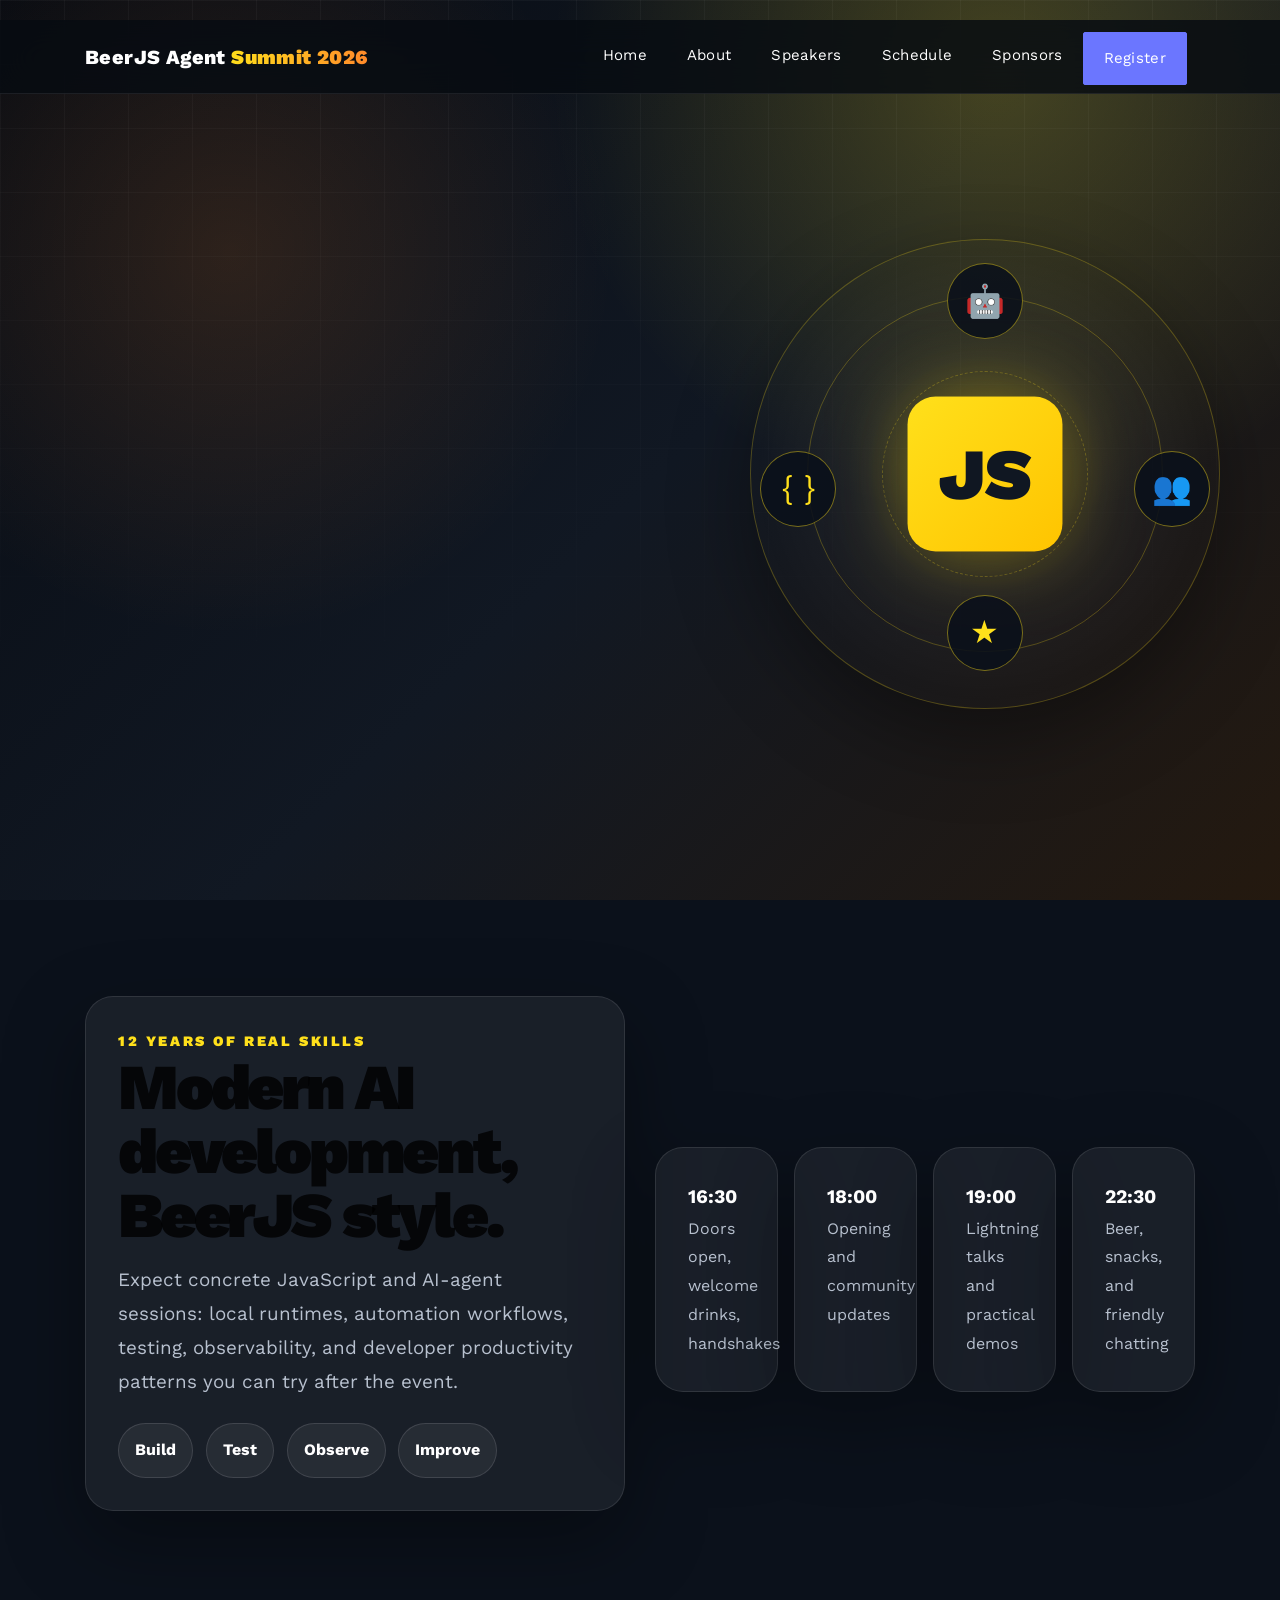
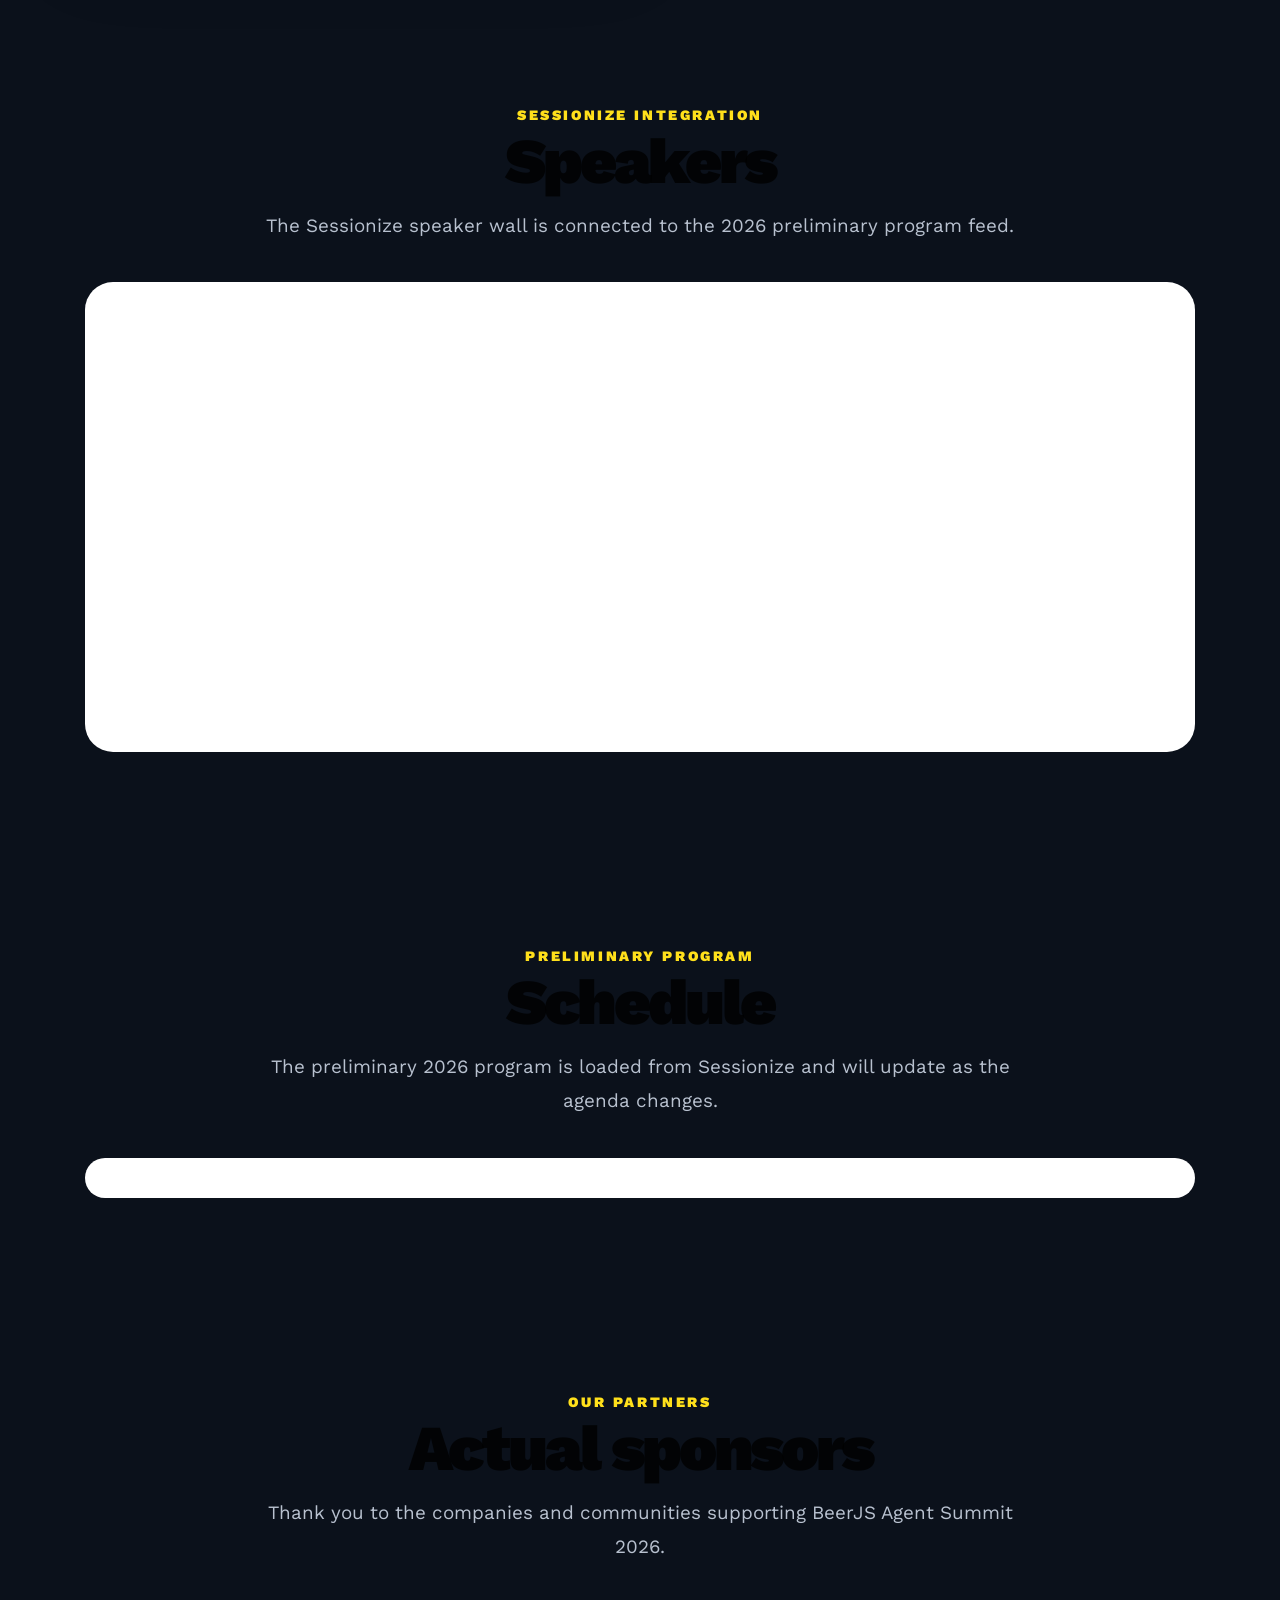
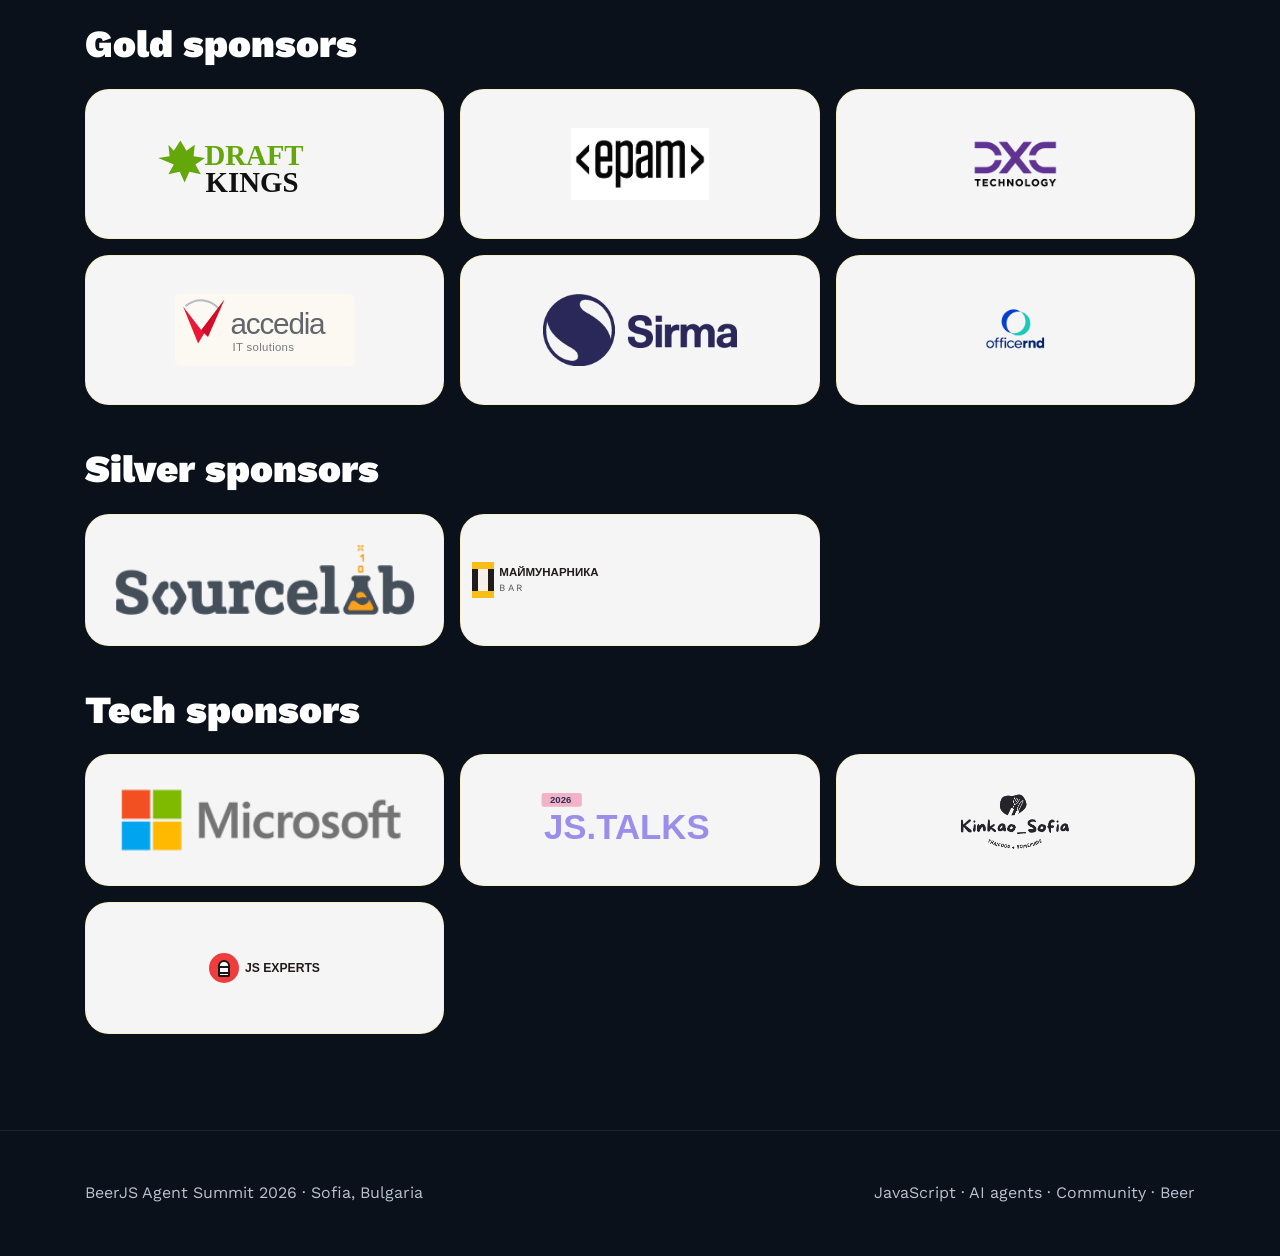
==== commit 2a9c4510: "Ensure sponsor labels fit in every card" ====
--- a/index.html
+++ b/index.html
@@ -19,7 +19,7 @@
 	<link rel="stylesheet" href="css/flaticon.css">
 	<link rel="stylesheet" href="css/icomoon.css">
 	<link rel="stylesheet" href="css/style.css">
-	<link rel="stylesheet" href="css/agent-summit.css">
+	<link rel="stylesheet" href="css/agent-summit.css?v=20260717-2">
 </head>
 
 <body class="agent-summit">
@@ -50,7 +50,7 @@
 					<h1 class="hero-title"><span class="hero-title-main">BeerJS Agent</span><br><span class="gradient-text">Summit 2026</span></h1>
 					<p class="hero-copy">JavaScript meets AI agents in a practical evening of local demos, real engineering stories, community conversations, and beer.</p>
 					<div class="hero-meta">
-						<div class="meta-pill">22 July 2026 · 4:00 PM</div>
+						<div class="meta-pill">22 July 2026 · 4:30 PM</div>
 						<div class="meta-pill">Maymunarnika, Borisova Gradina</div>
 						<div class="meta-pill">Sofia, Bulgaria</div>
 					</div>
@@ -99,7 +99,7 @@
 					</div>
 					<div class="col-lg-6">
 						<div class="info-grid">
-							<div class="agent-card info-card"><strong>16:00</strong><span>Doors open, welcome drinks, handshakes</span></div>
+							<div class="agent-card info-card"><strong>16:30</strong><span>Doors open, welcome drinks, handshakes</span></div>
 							<div class="agent-card info-card"><strong>18:00</strong><span>Opening and community updates</span></div>
 							<div class="agent-card info-card"><strong>19:00</strong><span>Lightning talks and practical demos</span></div>
 							<div class="agent-card info-card"><strong>22:30</strong><span>Beer, snacks, and friendly chatting</span></div>
@@ -165,7 +165,10 @@
 					<h3 class="tier-title">Silver sponsors</h3>
 					<div class="sponsor-grid">
 						<a class="sponsor-card" href="https://sourcelab.bg/" target="_blank" rel="noopener"><img src="images/sponsors/sourcelab.png" alt="SourceLab"></a>
-						<a class="sponsor-card" href="https://www.facebook.com/maimunarnika/" target="_blank" rel="noopener"><img src="images/sponsors/maymunarnika.svg" alt="Maymunarnika Bar"></a>
+						<a class="sponsor-card sponsor-wordmark sponsor-maymunarnika" href="https://www.facebook.com/maimunarnika/" target="_blank" rel="noopener" aria-label="Maymunarnika Bar">
+							<span class="venue-mark" aria-hidden="true"></span>
+							<span class="sponsor-wordmark-copy"><span class="sponsor-wordmark-label">МАЙМУНАРНИКА</span><small>BAR</small></span>
+						</a>
 					</div>
 				</div>
 
@@ -175,7 +178,10 @@
 						<a class="sponsor-card" href="https://www.microsoft.com/" target="_blank" rel="noopener"><img src="images/sponsors/microsoft.png" alt="Microsoft"></a>
 						<a class="sponsor-card" href="https://jstalks.net/" target="_blank" rel="noopener"><img src="images/sponsors/js-talks.svg" alt="JS.Talks"></a>
 						<a class="sponsor-card" href="https://www.instagram.com/kinkao_sofia/" target="_blank" rel="noopener"><img src="images/sponsors/kinkao-logo-horizontal.png" alt="Kinkao Sofia"></a>
-						<a class="sponsor-card" href="https://www.jsexperts.net/" target="_blank" rel="noopener"><img src="images/sponsors/js-experts.svg" alt="JS Experts"></a>
+						<a class="sponsor-card sponsor-wordmark sponsor-js-experts" href="https://www.jsexperts.net/" target="_blank" rel="noopener" aria-label="JS Experts">
+							<span class="experts-mark" aria-hidden="true"><span></span></span>
+							<span class="sponsor-wordmark-label">JS EXPERTS</span>
+						</a>
 					</div>
 				</div>
 			</div>
--- a/css/agent-summit.css
+++ b/css/agent-summit.css
@@ -69,8 +69,16 @@
 .sponsor-grid { display:grid; grid-template-columns: repeat(3, minmax(0, 1fr)); gap: 1rem; }
 .sponsor-card { min-height: 132px; border-radius: 24px; background: rgba(255,255,255,.96); display:flex; align-items:center; justify-content:center; padding: 1.5rem; border:1px solid rgba(255,224,27,.22); transition: transform .2s ease, box-shadow .2s ease; color: #111; text-align:center; font-weight:900; font-size:1.35rem; }
 .sponsor-card:hover { transform: translateY(-4px); box-shadow: 0 18px 50px rgba(255, 224, 27, .12); }
-.sponsor-card img { max-height: 72px; max-width: 100%; object-fit: contain; }
+.sponsor-card img { display: block; flex: 0 1 auto; width: min(100%, 300px); min-width: 0; height: 72px; max-height: 72px; object-fit: contain; object-position: center; }
 .sponsor-card.gold { min-height: 150px; } .sponsor-card.text-logo { letter-spacing: -.03em; }
+.sponsor-card.sponsor-wordmark { gap: .35rem; padding: .65rem; min-width: 0; overflow: hidden; }
+.sponsor-wordmark-copy { flex: 1 1 0; width: 0; min-width: 0; text-align: left; }
+.sponsor-wordmark-label { display: block; color: #211c1b; font-family: Arial, Helvetica, sans-serif; font-size: clamp(.62rem, .9vw, .84rem) !important; font-weight: 900; letter-spacing: 0 !important; line-height: 1; white-space: nowrap; }
+.sponsor-wordmark-copy small { display: block; margin-top: .3rem; color: #555; font-size: .6rem; letter-spacing: .25em; line-height: 1; }
+.venue-mark { box-sizing: border-box; display: block; flex: 0 0 22px; width: 22px; height: 36px; border-top: 7px solid #f7bf15; border-bottom: 7px solid #f7bf15; background: linear-gradient(90deg, #211c1b 0 28%, #f5f1e8 28% 72%, #211c1b 72%); }
+.experts-mark { display: grid; flex: 0 0 30px; width: 30px; height: 30px; place-items: center; border-radius: 50%; background: #ef3c3d; }
+.experts-mark span { display: block; width: 12px; height: 17px; border: 2px solid #171717; border-radius: 7px 7px 2px 2px; background: repeating-linear-gradient(to bottom, #fff 0 4px, #171717 4px 6px); }
+.sponsor-js-experts .sponsor-wordmark-label { font-size: clamp(.64rem, .95vw, .88rem) !important; }
 .footer-agent { padding: 3rem 0; color: var(--agent-muted); border-top: 1px solid rgba(255,255,255,.08); }
 @media (max-width: 991.98px) { .hero-visual { min-height: 360px; margin-top:2rem; } .info-grid, .sponsor-grid { grid-template-columns: repeat(2, minmax(0,1fr)); } }
 @media (max-width: 575.98px) { .hero-agent { padding-top: 7rem; } .info-grid, .sponsor-grid { grid-template-columns: 1fr; } .timer { gap:.6rem; } .timer .time { min-width: calc(50% - .6rem); } .orbit-icon { width:58px; height:58px; } .js-badge { width:120px; height:120px; font-size:3.3rem; } }
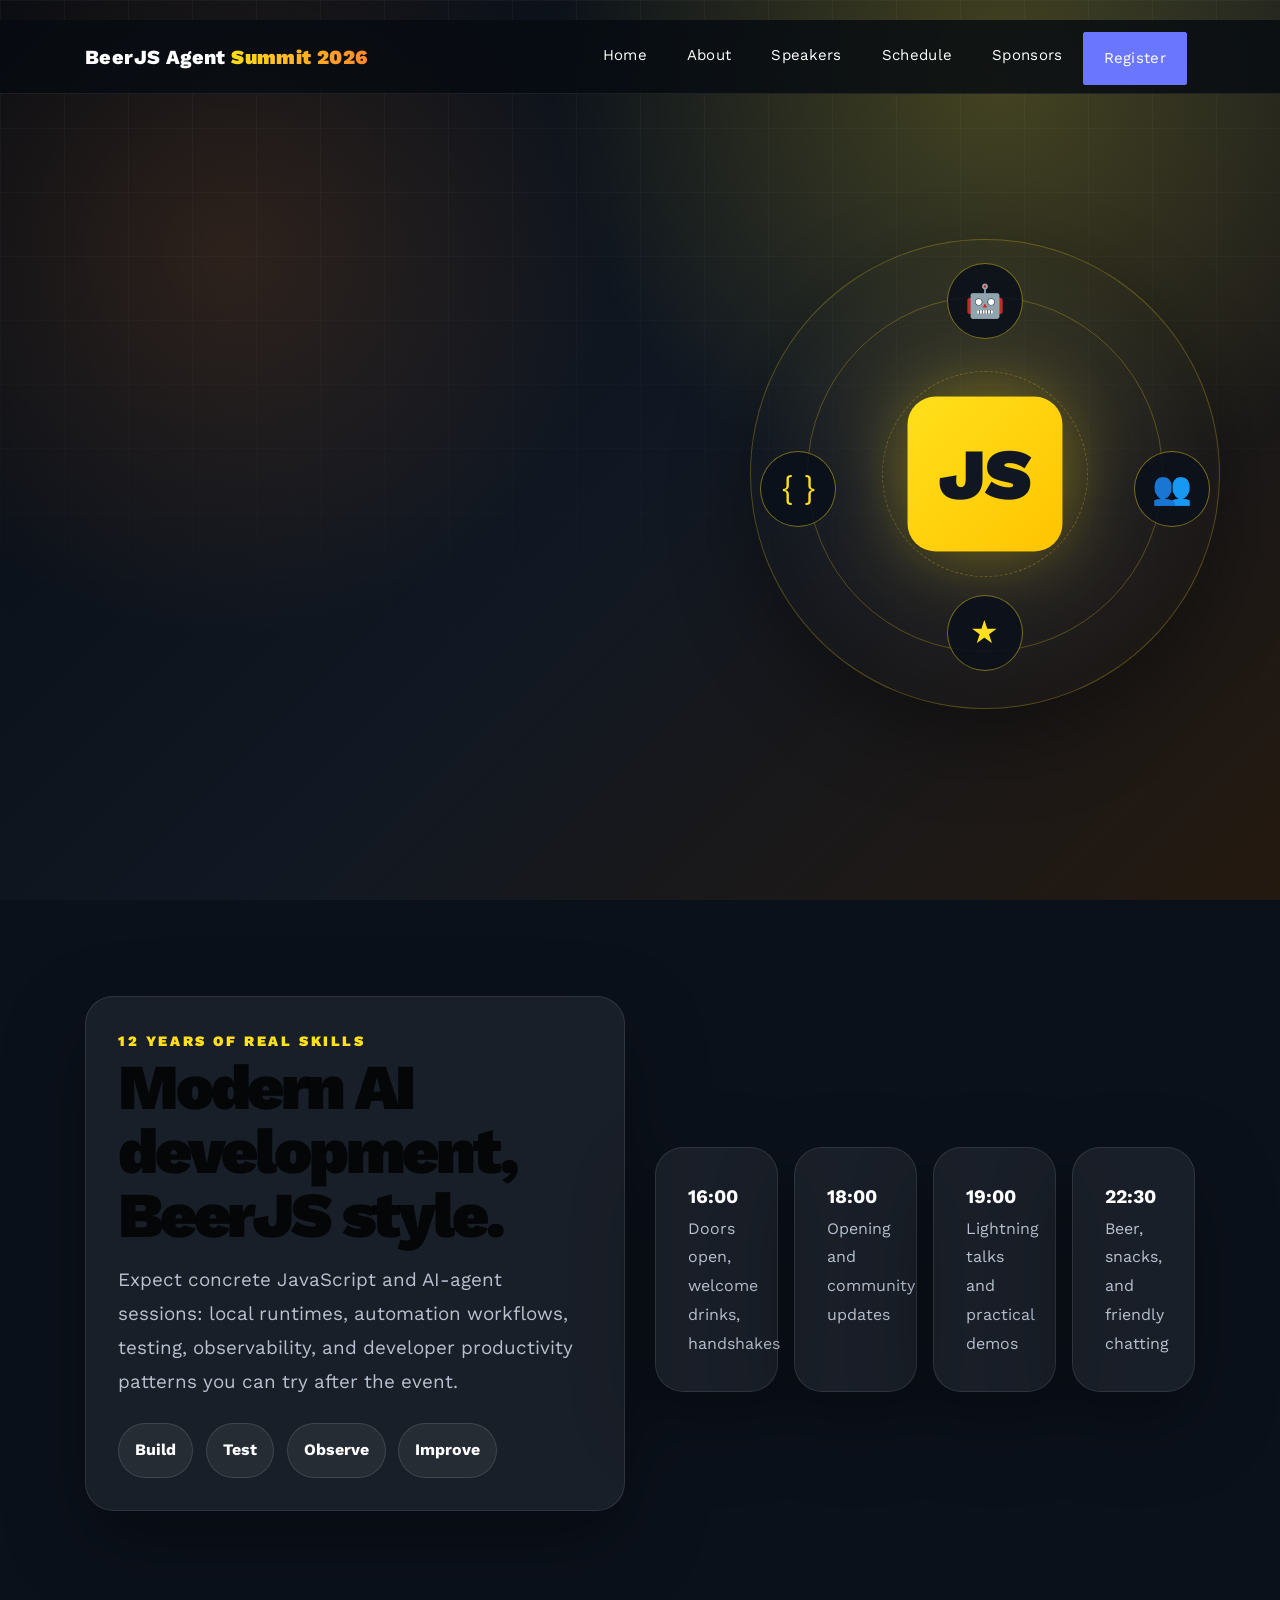
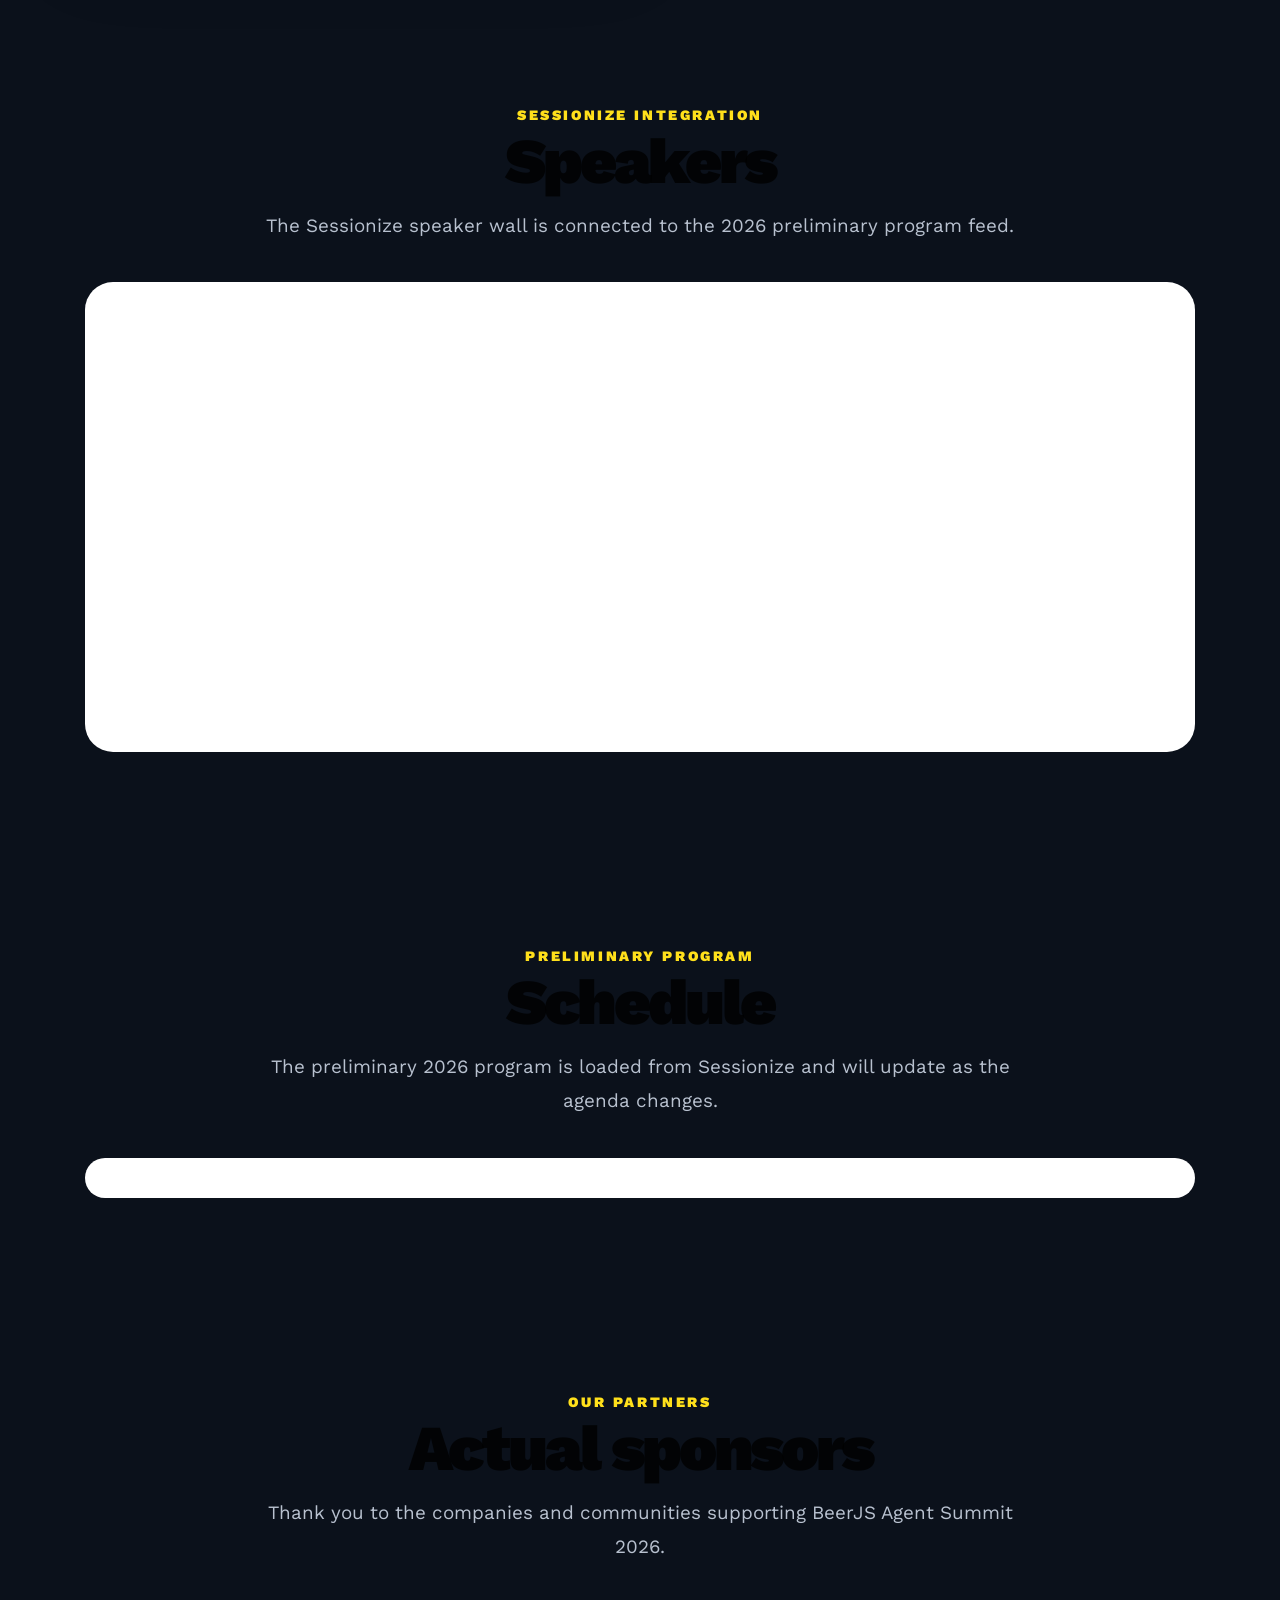
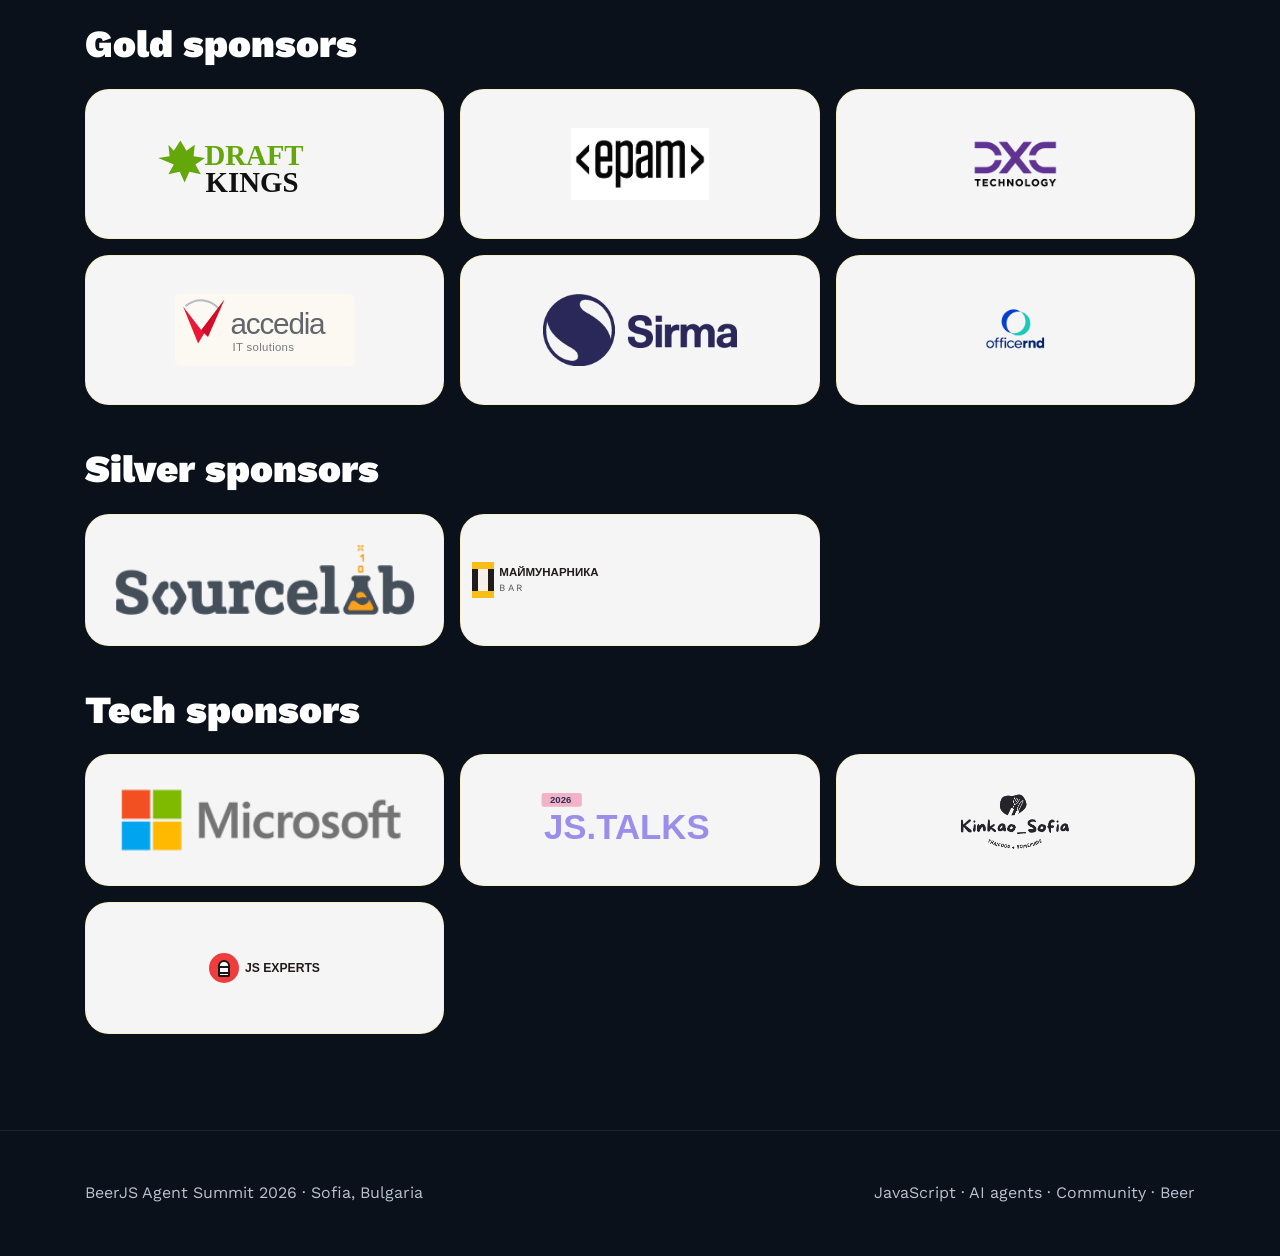
==== commit f63d44f4: "Merge branch 'beerjs-2026-dev' into codex/update-website-for-beerjs-agent-summit-2026-9b4ume" ====
--- a/index.html
+++ b/index.html
@@ -50,7 +50,7 @@
 					<h1 class="hero-title"><span class="hero-title-main">BeerJS Agent</span><br><span class="gradient-text">Summit 2026</span></h1>
 					<p class="hero-copy">JavaScript meets AI agents in a practical evening of local demos, real engineering stories, community conversations, and beer.</p>
 					<div class="hero-meta">
-						<div class="meta-pill">22 July 2026 · 4:30 PM</div>
+						<div class="meta-pill">22 July 2026 · 4:00 PM</div>
 						<div class="meta-pill">Maymunarnika, Borisova Gradina</div>
 						<div class="meta-pill">Sofia, Bulgaria</div>
 					</div>
@@ -99,7 +99,7 @@
 					</div>
 					<div class="col-lg-6">
 						<div class="info-grid">
-							<div class="agent-card info-card"><strong>16:30</strong><span>Doors open, welcome drinks, handshakes</span></div>
+							<div class="agent-card info-card"><strong>16:00</strong><span>Doors open, welcome drinks, handshakes</span></div>
 							<div class="agent-card info-card"><strong>18:00</strong><span>Opening and community updates</span></div>
 							<div class="agent-card info-card"><strong>19:00</strong><span>Lightning talks and practical demos</span></div>
 							<div class="agent-card info-card"><strong>22:30</strong><span>Beer, snacks, and friendly chatting</span></div>
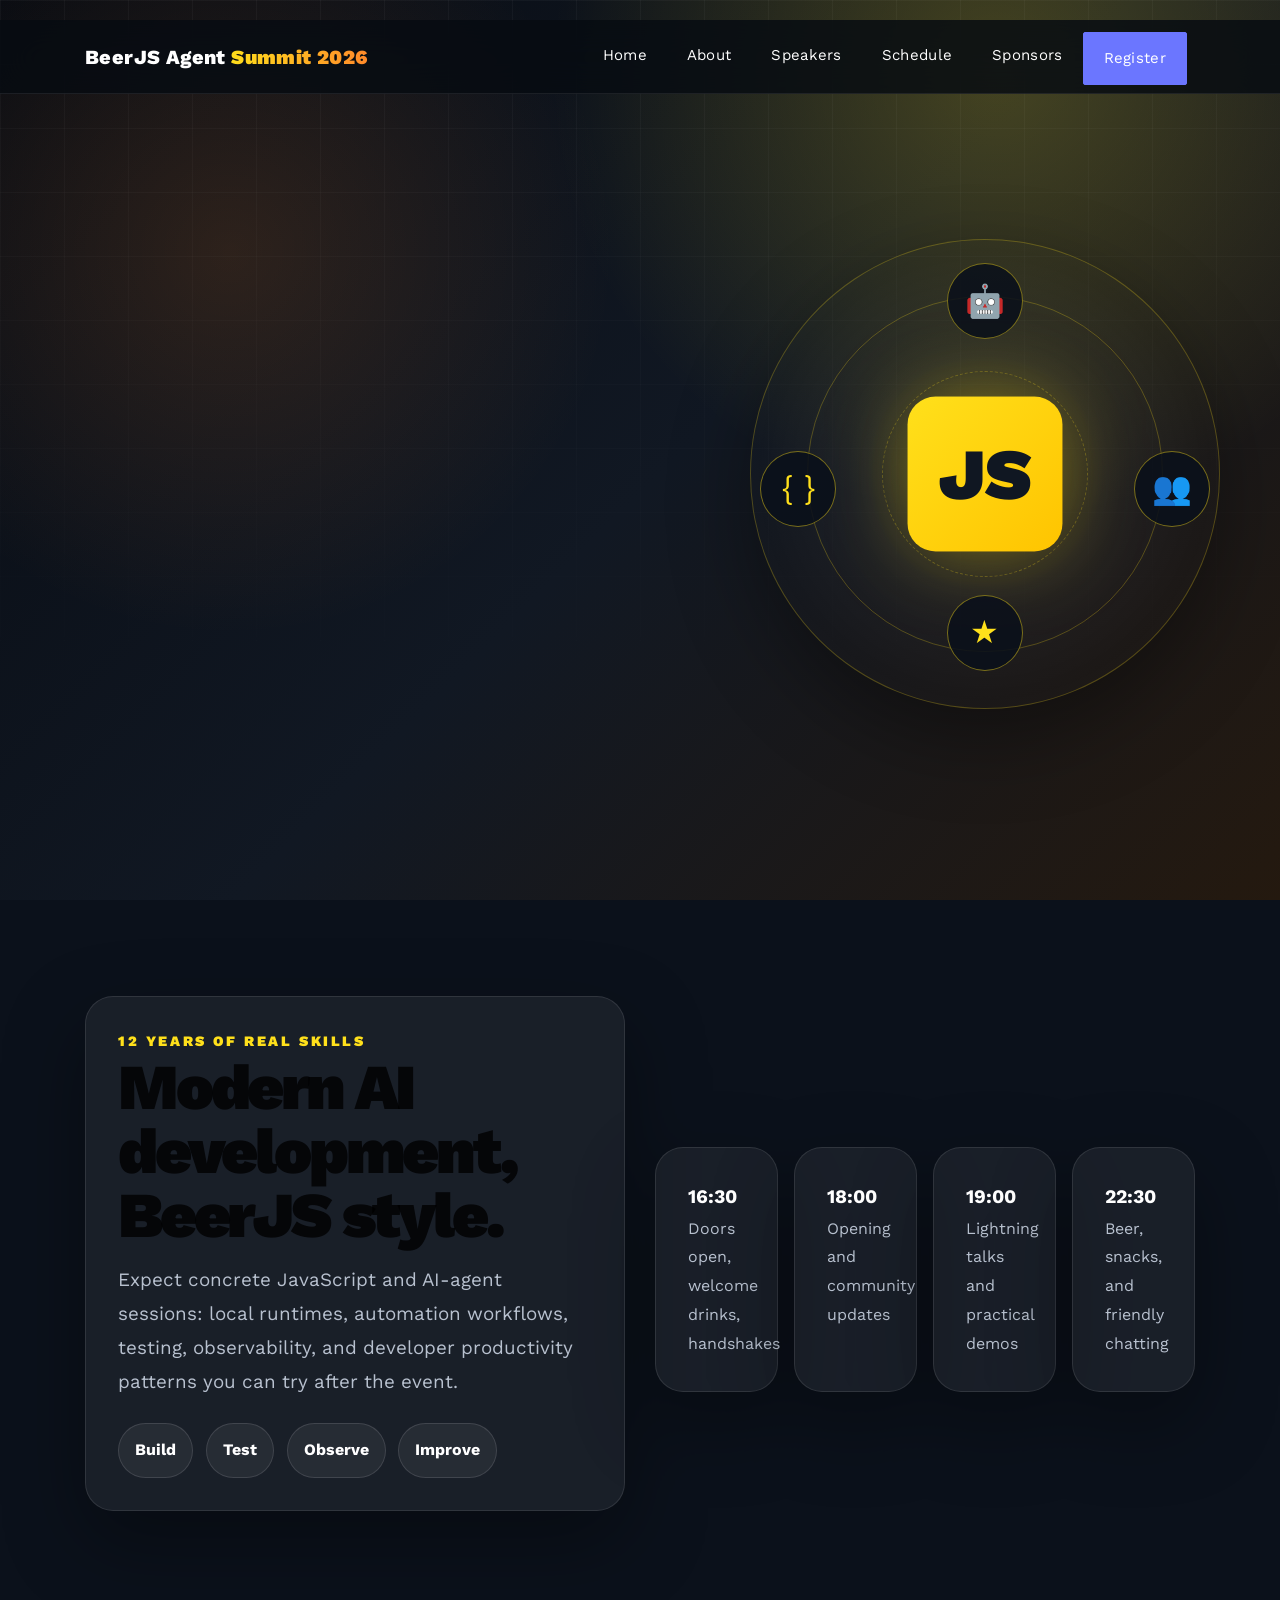
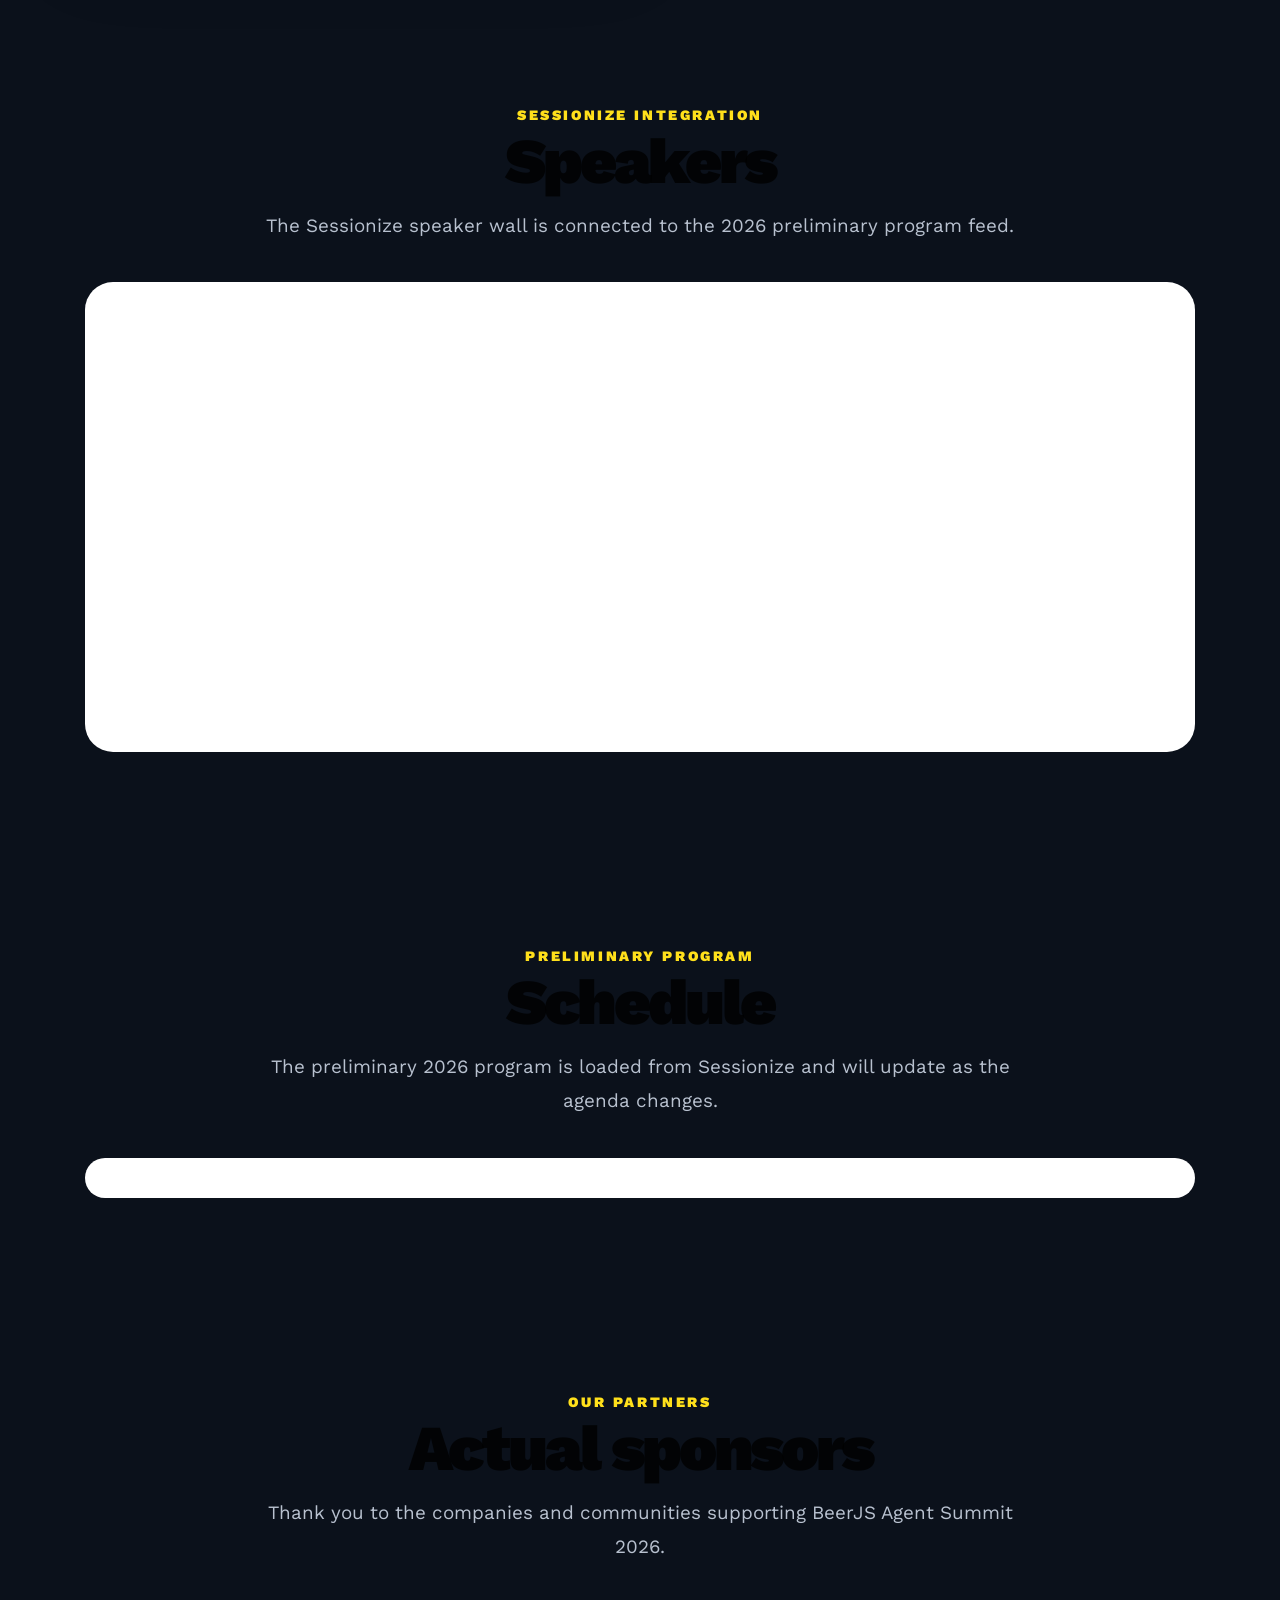
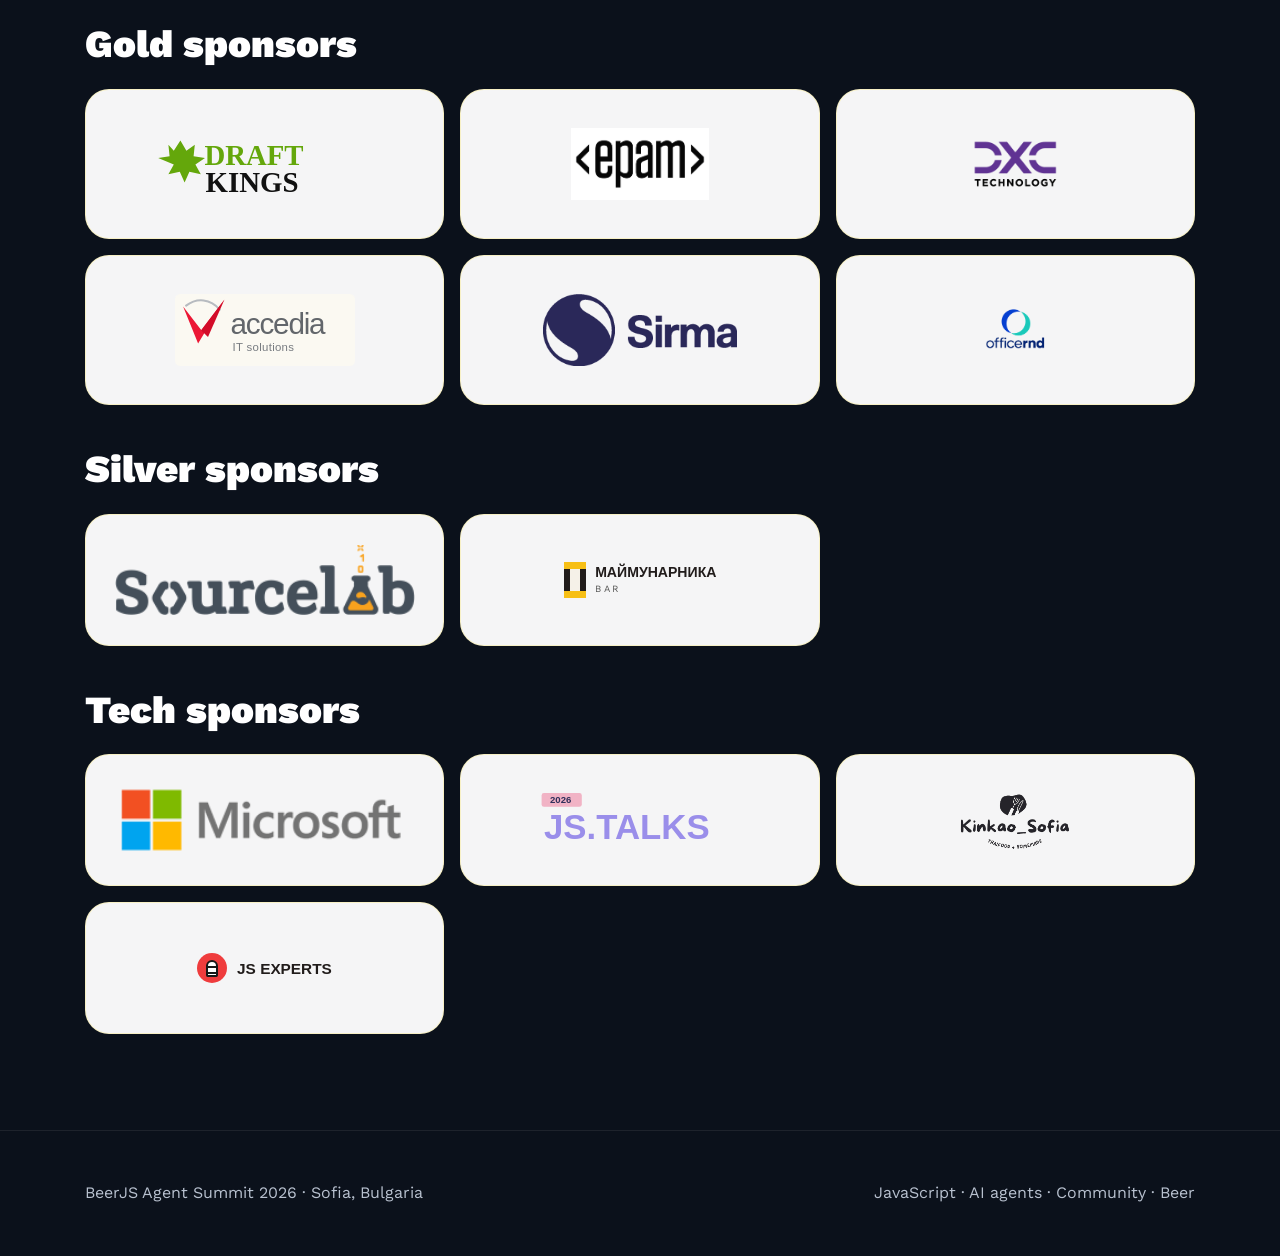
==== commit 9ed5f027: "Center and enlarge sponsor wordmarks" ====
--- a/index.html
+++ b/index.html
@@ -19,7 +19,7 @@
 	<link rel="stylesheet" href="css/flaticon.css">
 	<link rel="stylesheet" href="css/icomoon.css">
 	<link rel="stylesheet" href="css/style.css">
-	<link rel="stylesheet" href="css/agent-summit.css?v=20260717-2">
+	<link rel="stylesheet" href="css/agent-summit.css?v=20260717-3">
 </head>
 
 <body class="agent-summit">
@@ -50,7 +50,7 @@
 					<h1 class="hero-title"><span class="hero-title-main">BeerJS Agent</span><br><span class="gradient-text">Summit 2026</span></h1>
 					<p class="hero-copy">JavaScript meets AI agents in a practical evening of local demos, real engineering stories, community conversations, and beer.</p>
 					<div class="hero-meta">
-						<div class="meta-pill">22 July 2026 · 4:00 PM</div>
+						<div class="meta-pill">22 July 2026 · 4:30 PM</div>
 						<div class="meta-pill">Maymunarnika, Borisova Gradina</div>
 						<div class="meta-pill">Sofia, Bulgaria</div>
 					</div>
@@ -99,7 +99,7 @@
 					</div>
 					<div class="col-lg-6">
 						<div class="info-grid">
-							<div class="agent-card info-card"><strong>16:00</strong><span>Doors open, welcome drinks, handshakes</span></div>
+							<div class="agent-card info-card"><strong>16:30</strong><span>Doors open, welcome drinks, handshakes</span></div>
 							<div class="agent-card info-card"><strong>18:00</strong><span>Opening and community updates</span></div>
 							<div class="agent-card info-card"><strong>19:00</strong><span>Lightning talks and practical demos</span></div>
 							<div class="agent-card info-card"><strong>22:30</strong><span>Beer, snacks, and friendly chatting</span></div>
@@ -166,8 +166,10 @@
 					<div class="sponsor-grid">
 						<a class="sponsor-card" href="https://sourcelab.bg/" target="_blank" rel="noopener"><img src="images/sponsors/sourcelab.png" alt="SourceLab"></a>
 						<a class="sponsor-card sponsor-wordmark sponsor-maymunarnika" href="https://www.facebook.com/maimunarnika/" target="_blank" rel="noopener" aria-label="Maymunarnika Bar">
-							<span class="venue-mark" aria-hidden="true"></span>
-							<span class="sponsor-wordmark-copy"><span class="sponsor-wordmark-label">МАЙМУНАРНИКА</span><small>BAR</small></span>
+							<span class="sponsor-wordmark-inner">
+								<span class="venue-mark" aria-hidden="true"></span>
+								<span class="sponsor-wordmark-copy"><span class="sponsor-wordmark-label">МАЙМУНАРНИКА</span><small>BAR</small></span>
+							</span>
 						</a>
 					</div>
 				</div>
@@ -179,8 +181,10 @@
 						<a class="sponsor-card" href="https://jstalks.net/" target="_blank" rel="noopener"><img src="images/sponsors/js-talks.svg" alt="JS.Talks"></a>
 						<a class="sponsor-card" href="https://www.instagram.com/kinkao_sofia/" target="_blank" rel="noopener"><img src="images/sponsors/kinkao-logo-horizontal.png" alt="Kinkao Sofia"></a>
 						<a class="sponsor-card sponsor-wordmark sponsor-js-experts" href="https://www.jsexperts.net/" target="_blank" rel="noopener" aria-label="JS Experts">
-							<span class="experts-mark" aria-hidden="true"><span></span></span>
-							<span class="sponsor-wordmark-label">JS EXPERTS</span>
+							<span class="sponsor-wordmark-inner">
+								<span class="experts-mark" aria-hidden="true"><span></span></span>
+								<span class="sponsor-wordmark-label">JS EXPERTS</span>
+							</span>
 						</a>
 					</div>
 				</div>
--- a/css/agent-summit.css
+++ b/css/agent-summit.css
@@ -71,14 +71,15 @@
 .sponsor-card:hover { transform: translateY(-4px); box-shadow: 0 18px 50px rgba(255, 224, 27, .12); }
 .sponsor-card img { display: block; flex: 0 1 auto; width: min(100%, 300px); min-width: 0; height: 72px; max-height: 72px; object-fit: contain; object-position: center; }
 .sponsor-card.gold { min-height: 150px; } .sponsor-card.text-logo { letter-spacing: -.03em; }
-.sponsor-card.sponsor-wordmark { gap: .35rem; padding: .65rem; min-width: 0; overflow: hidden; }
-.sponsor-wordmark-copy { flex: 1 1 0; width: 0; min-width: 0; text-align: left; }
-.sponsor-wordmark-label { display: block; color: #211c1b; font-family: Arial, Helvetica, sans-serif; font-size: clamp(.62rem, .9vw, .84rem) !important; font-weight: 900; letter-spacing: 0 !important; line-height: 1; white-space: nowrap; }
+.sponsor-card.sponsor-wordmark { padding: .75rem; min-width: 0; overflow: hidden; }
+.sponsor-wordmark-inner { display: flex; align-items: center; justify-content: center; gap: .6rem; max-width: 100%; min-width: 0; }
+.sponsor-wordmark-copy { flex: 0 1 auto; min-width: 0; text-align: left; }
+.sponsor-wordmark-label { display: block; color: #211c1b; font-family: Arial, Helvetica, sans-serif; font-size: clamp(.78rem, 1.1vw, 1.02rem) !important; font-weight: 900; letter-spacing: 0 !important; line-height: 1; white-space: nowrap; }
 .sponsor-wordmark-copy small { display: block; margin-top: .3rem; color: #555; font-size: .6rem; letter-spacing: .25em; line-height: 1; }
 .venue-mark { box-sizing: border-box; display: block; flex: 0 0 22px; width: 22px; height: 36px; border-top: 7px solid #f7bf15; border-bottom: 7px solid #f7bf15; background: linear-gradient(90deg, #211c1b 0 28%, #f5f1e8 28% 72%, #211c1b 72%); }
 .experts-mark { display: grid; flex: 0 0 30px; width: 30px; height: 30px; place-items: center; border-radius: 50%; background: #ef3c3d; }
 .experts-mark span { display: block; width: 12px; height: 17px; border: 2px solid #171717; border-radius: 7px 7px 2px 2px; background: repeating-linear-gradient(to bottom, #fff 0 4px, #171717 4px 6px); }
-.sponsor-js-experts .sponsor-wordmark-label { font-size: clamp(.64rem, .95vw, .88rem) !important; }
+.sponsor-js-experts .sponsor-wordmark-label { font-size: clamp(.85rem, 1.2vw, 1.1rem) !important; }
 .footer-agent { padding: 3rem 0; color: var(--agent-muted); border-top: 1px solid rgba(255,255,255,.08); }
 @media (max-width: 991.98px) { .hero-visual { min-height: 360px; margin-top:2rem; } .info-grid, .sponsor-grid { grid-template-columns: repeat(2, minmax(0,1fr)); } }
 @media (max-width: 575.98px) { .hero-agent { padding-top: 7rem; } .info-grid, .sponsor-grid { grid-template-columns: 1fr; } .timer { gap:.6rem; } .timer .time { min-width: calc(50% - .6rem); } .orbit-icon { width:58px; height:58px; } .js-badge { width:120px; height:120px; font-size:3.3rem; } }
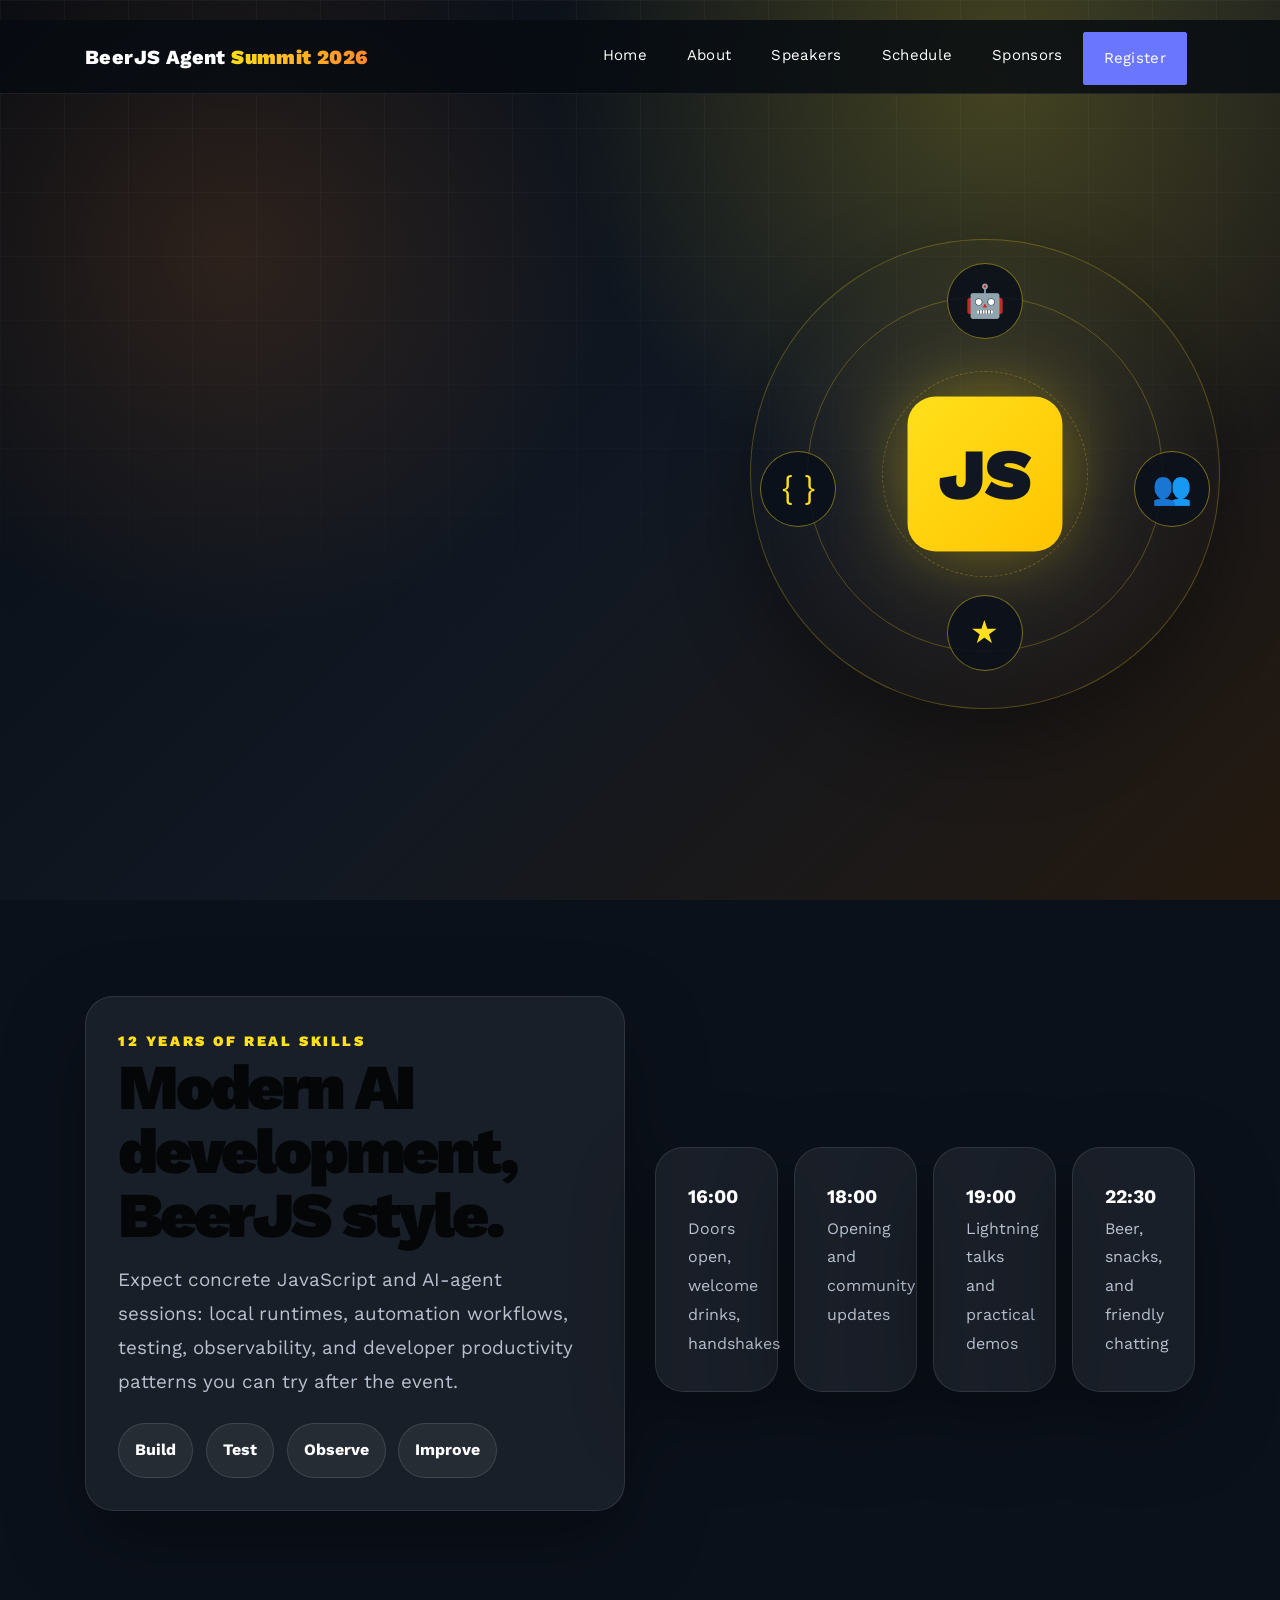
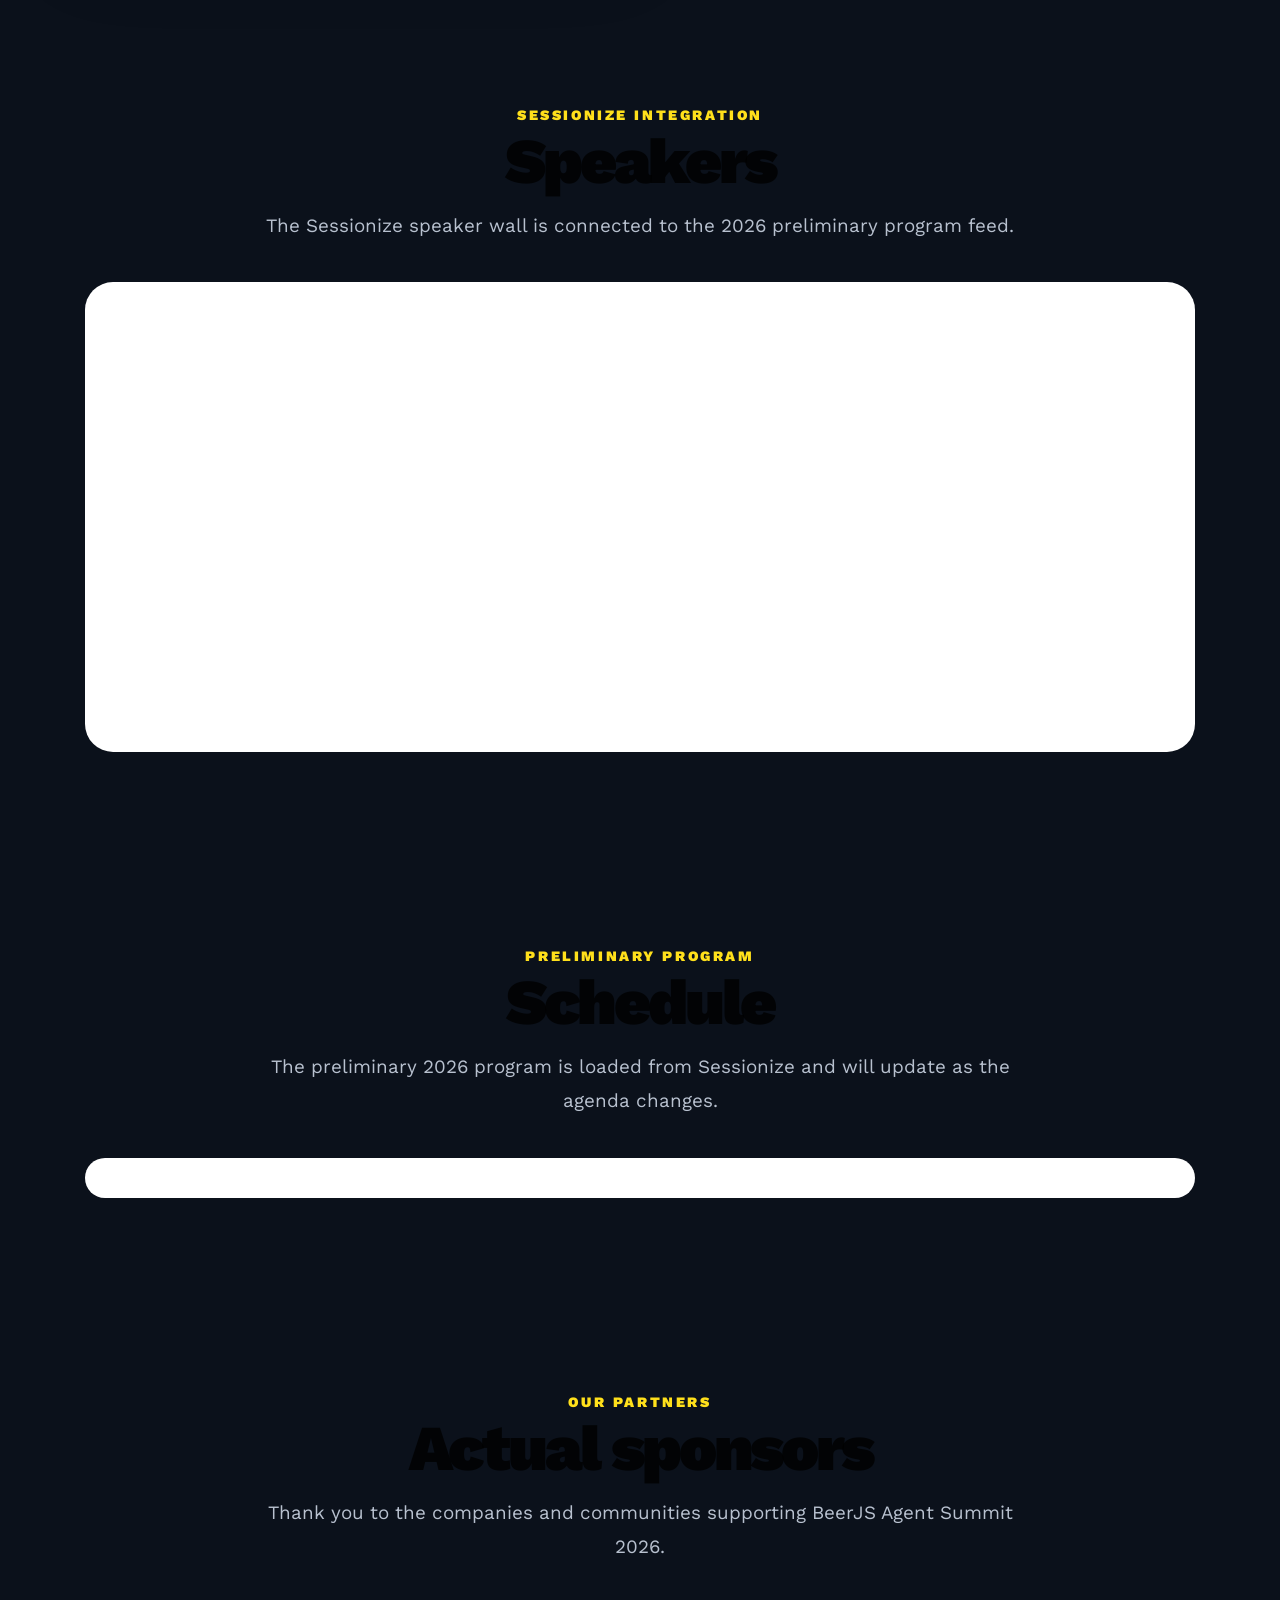
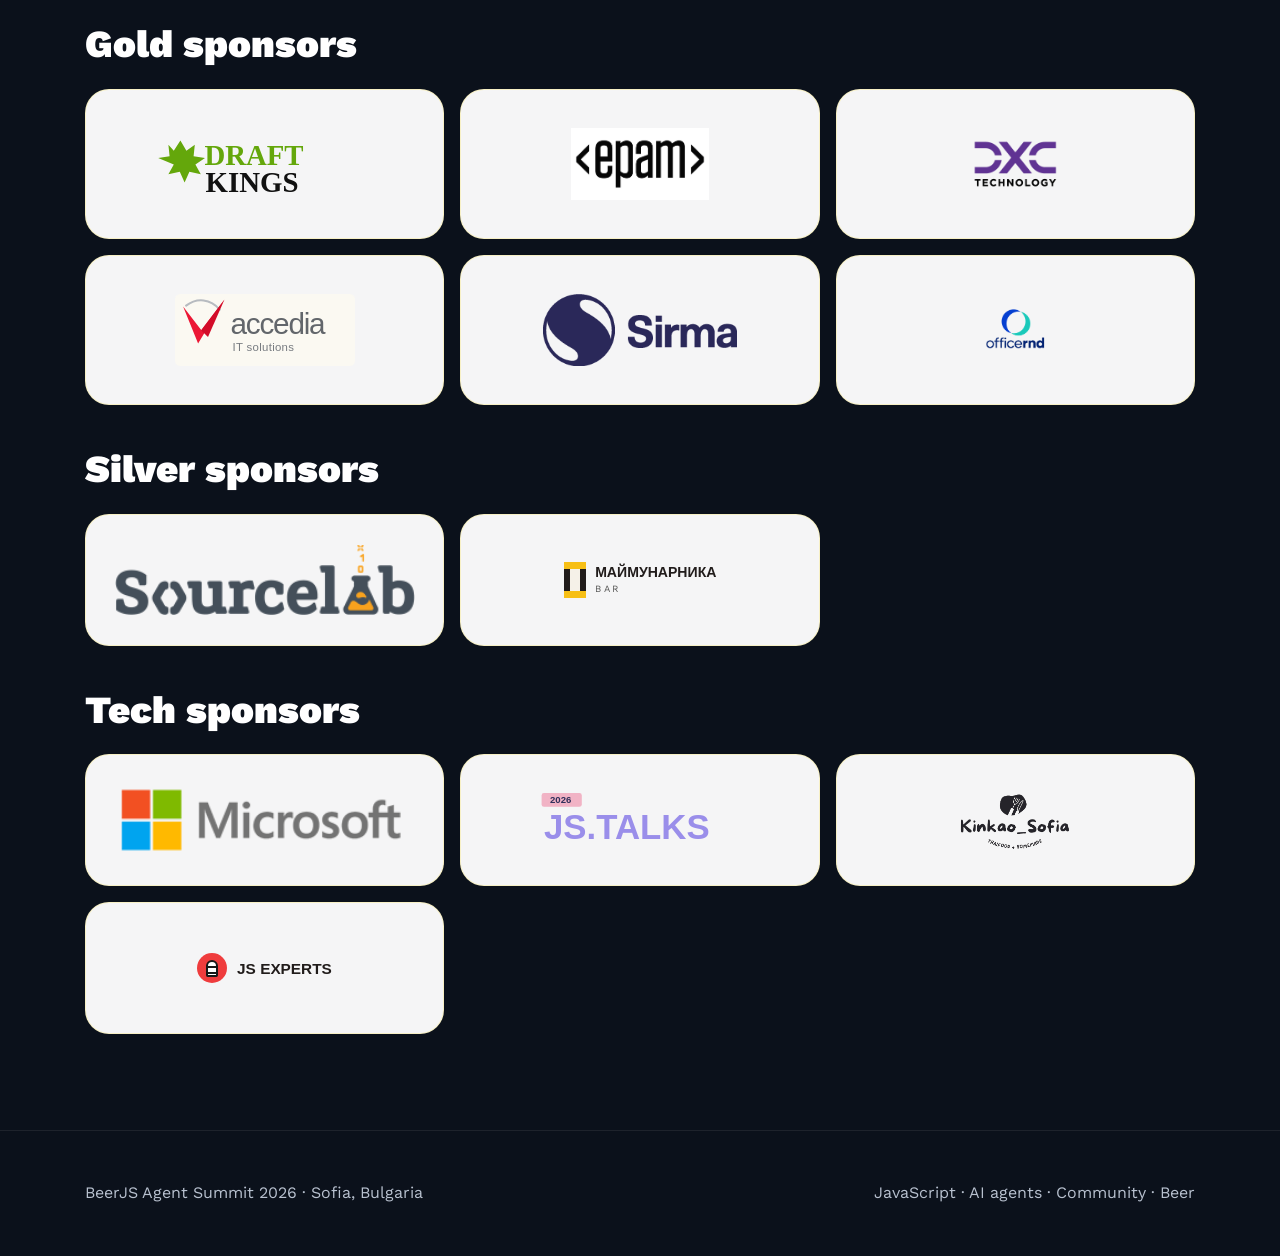
==== commit c411a8ab: "Merge branch 'beerjs-2026-dev' into codex/update-website-for-beerjs-agent-summit-2026-tc63cp" ====
--- a/index.html
+++ b/index.html
@@ -50,7 +50,7 @@
 					<h1 class="hero-title"><span class="hero-title-main">BeerJS Agent</span><br><span class="gradient-text">Summit 2026</span></h1>
 					<p class="hero-copy">JavaScript meets AI agents in a practical evening of local demos, real engineering stories, community conversations, and beer.</p>
 					<div class="hero-meta">
-						<div class="meta-pill">22 July 2026 · 4:30 PM</div>
+						<div class="meta-pill">22 July 2026 · 4:00 PM</div>
 						<div class="meta-pill">Maymunarnika, Borisova Gradina</div>
 						<div class="meta-pill">Sofia, Bulgaria</div>
 					</div>
@@ -99,7 +99,7 @@
 					</div>
 					<div class="col-lg-6">
 						<div class="info-grid">
-							<div class="agent-card info-card"><strong>16:30</strong><span>Doors open, welcome drinks, handshakes</span></div>
+							<div class="agent-card info-card"><strong>16:00</strong><span>Doors open, welcome drinks, handshakes</span></div>
 							<div class="agent-card info-card"><strong>18:00</strong><span>Opening and community updates</span></div>
 							<div class="agent-card info-card"><strong>19:00</strong><span>Lightning talks and practical demos</span></div>
 							<div class="agent-card info-card"><strong>22:30</strong><span>Beer, snacks, and friendly chatting</span></div>
